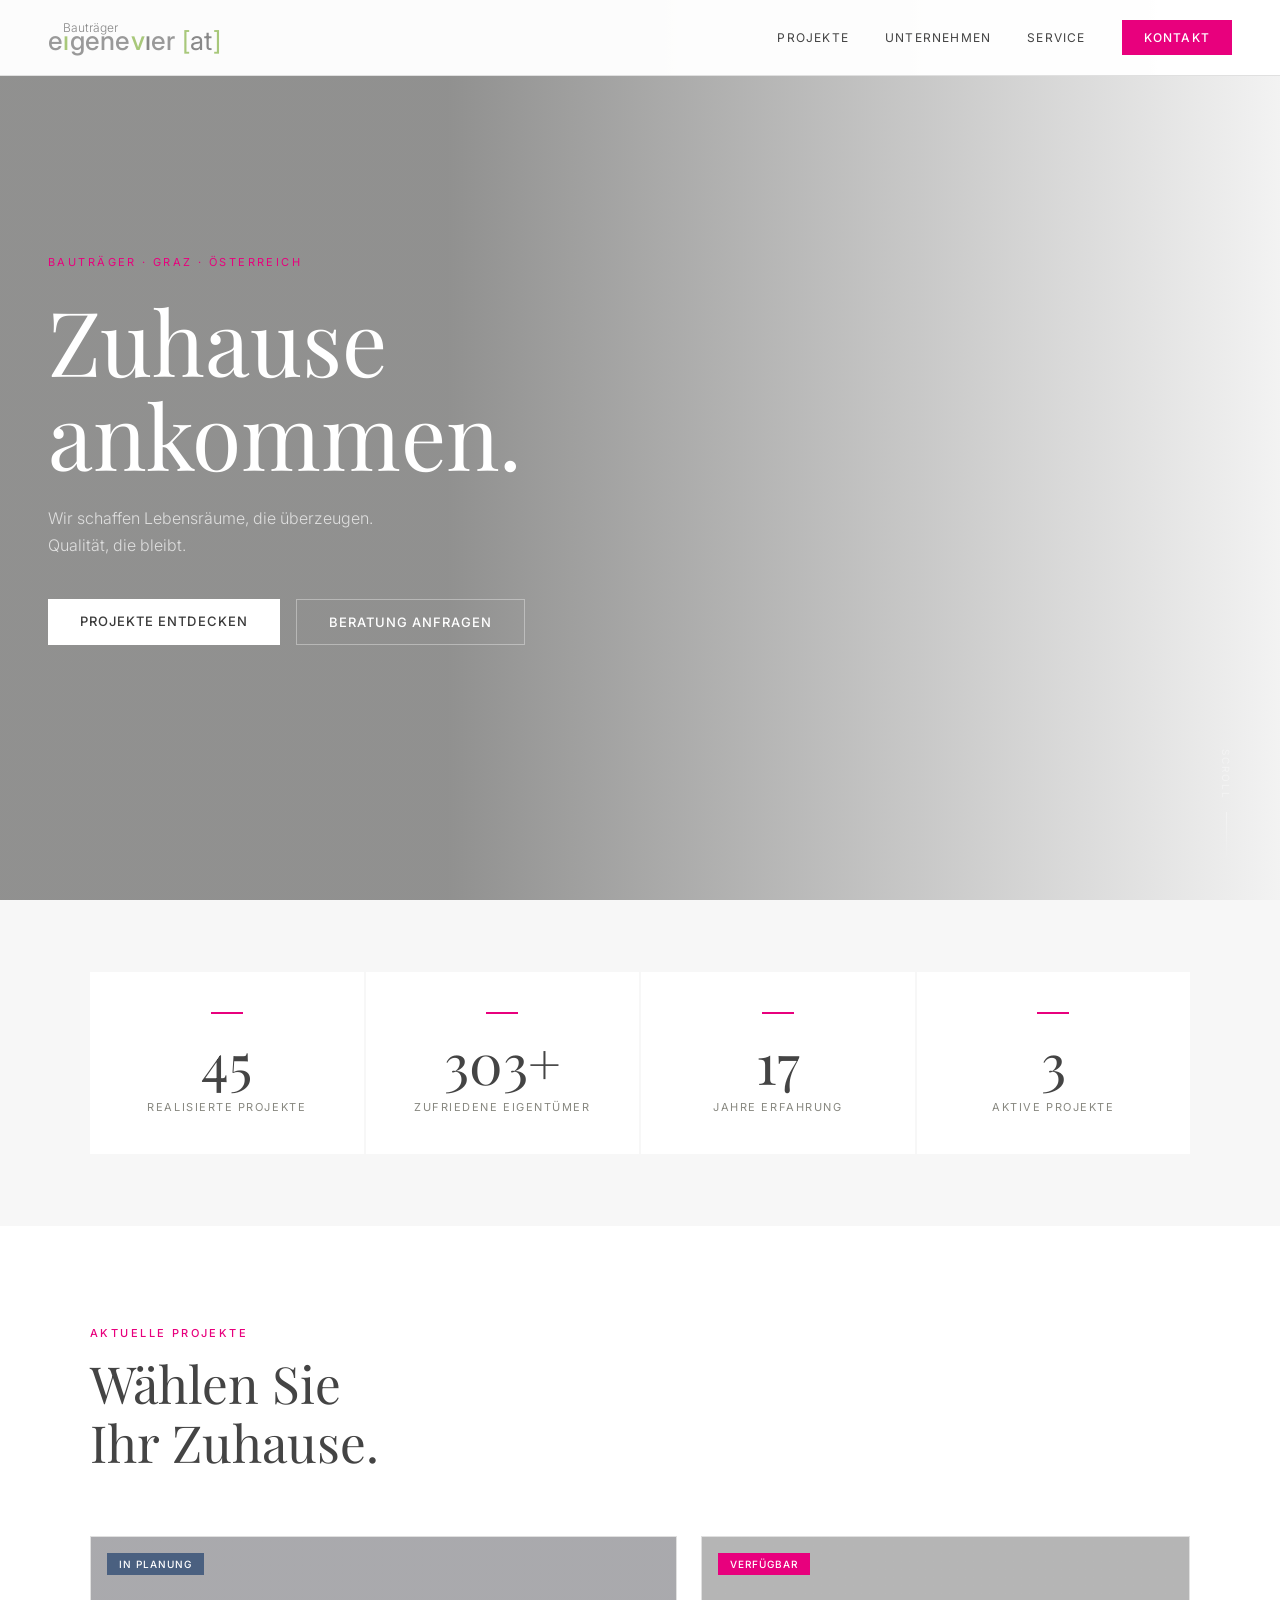
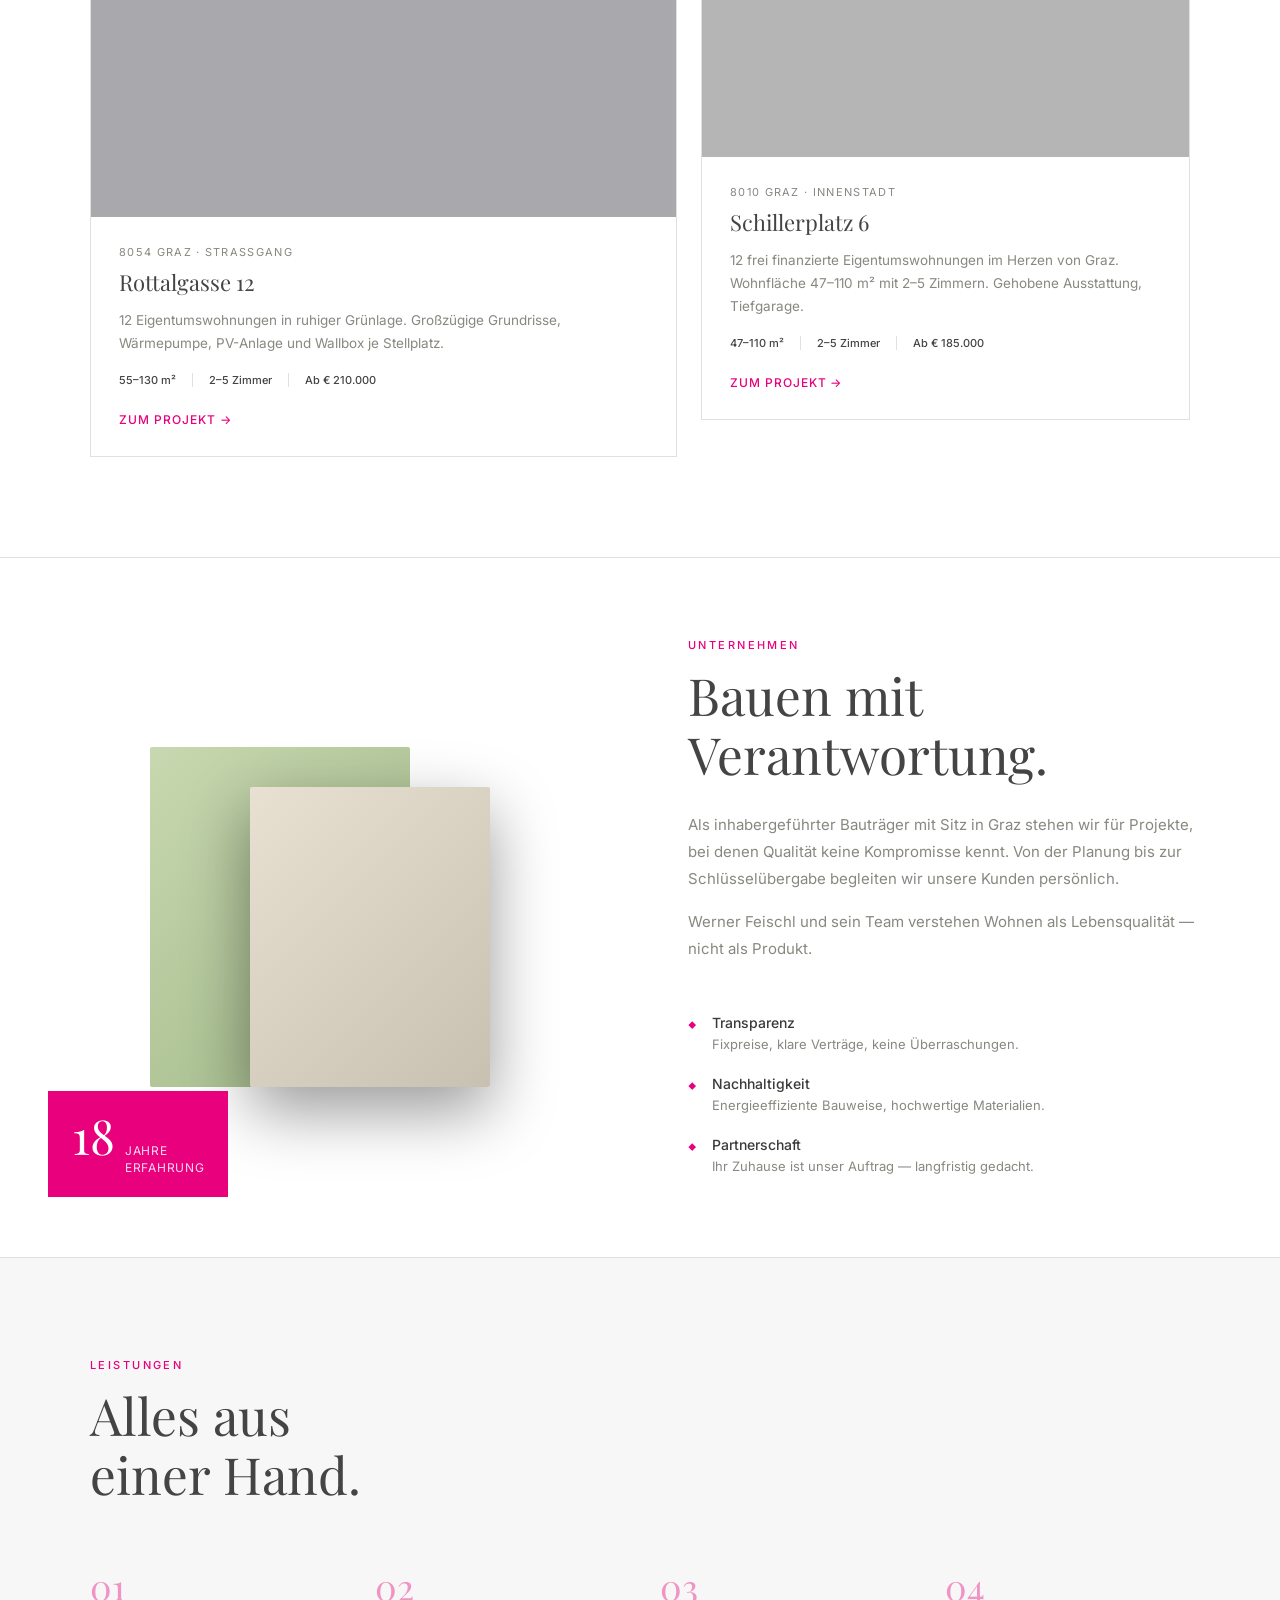
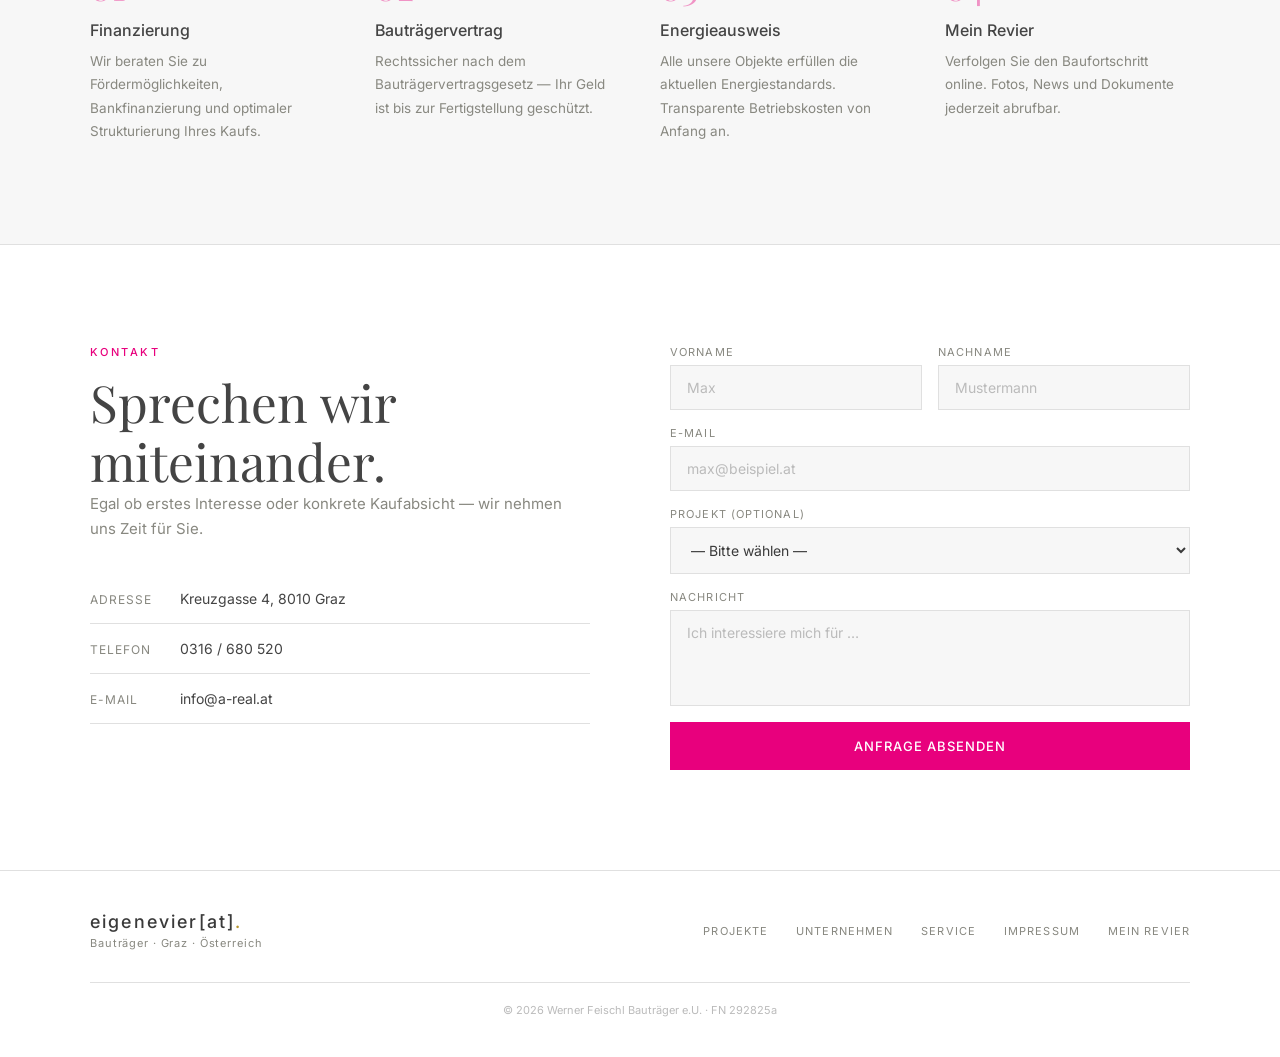
==== index.html @ 267959e9 "Add SVG favicon with eigenevier e + green dot Co-Authored-By: Claude Sonnet 4.6 <noreply@anthropic.c" ====
<!DOCTYPE html>
<html lang="de">
<head>
  <meta charset="UTF-8">
  <meta name="viewport" content="width=device-width, initial-scale=1.0">
  <title>eigenevier[at] — Bauträger</title>
  <link rel="preconnect" href="https://fonts.googleapis.com">
  <link href="https://fonts.googleapis.com/css2?family=Inter:wght@300;400;500&family=Playfair+Display:wght@400;500&display=swap" rel="stylesheet">
  <link rel="icon" type="image/svg+xml" href="favicon.svg">
  <link rel="stylesheet" href="style.css">
</head>
<body>

  <!-- NAV -->
  <header class="nav" id="nav">
    <a href="#" class="nav-logo">
      <span class="nav-logo-sub">Bauträger</span>
      <span class="nav-logo-text">e<span class="lg">ı</span>gene<span class="lg">v</span><span class="lg" style="color:#888;">ı</span>er <span class="nav-logo-dot">[</span><span style="color:#888;font-weight:400;">at</span><span class="nav-logo-dot">]</span></span>
    </a>
    <nav class="nav-links">
      <a href="#projekte">Projekte</a>
      <a href="#unternehmen">Unternehmen</a>
      <a href="#service">Service</a>
      <a href="#kontakt" class="nav-cta">Kontakt</a>
    </nav>
    <button class="nav-burger" onclick="toggleMenu()" aria-label="Menü">
      <span></span><span></span><span></span>
    </button>
  </header>

  <!-- MOBILE MENU -->
  <div class="mobile-menu" id="mobileMenu">
    <a href="#projekte" onclick="toggleMenu()">Projekte</a>
    <a href="#unternehmen" onclick="toggleMenu()">Unternehmen</a>
    <a href="#service" onclick="toggleMenu()">Service</a>
    <a href="#kontakt" onclick="toggleMenu()">Kontakt</a>
  </div>

  <!-- HERO -->
  <section class="hero">
    <div class="hero-bg"></div>
    <div class="hero-content">
      <p class="hero-label">Bauträger · Graz · Österreich</p>
      <h1 class="hero-title">Zuhause<br>ankommen.</h1>
      <p class="hero-sub">Wir schaffen Lebensräume, die überzeugen.<br>Qualität, die bleibt.</p>
      <div class="hero-actions">
        <a href="#projekte" class="btn btn-light">Projekte entdecken</a>
        <a href="#kontakt" class="btn btn-ghost">Beratung anfragen</a>
      </div>
    </div>
    <div class="hero-scroll">
      <span>Scroll</span>
      <div class="hero-scroll-line"></div>
    </div>
  </section>

  <!-- STATS -->
  <section class="stats">
    <div class="stats-grid">
      <div class="stat">
        <span class="stat-num" data-count="48" data-suffix="">48</span>
        <span class="stat-label">realisierte Projekte</span>
      </div>
      <div class="stat">
        <span class="stat-num" data-count="320" data-suffix="+">320+</span>
        <span class="stat-label">zufriedene Eigentümer</span>
      </div>
      <div class="stat">
        <span class="stat-num" data-count="18" data-suffix="">18</span>
        <span class="stat-label">Jahre Erfahrung</span>
      </div>
      <div class="stat">
        <span class="stat-num" data-count="4" data-suffix="">4</span>
        <span class="stat-label">aktive Projekte</span>
      </div>
    </div>
  </section>

  <!-- PROJEKTE -->
  <section class="section" id="projekte">
    <div class="container">
      <div class="section-header">
        <p class="section-label">Aktuelle Projekte</p>
        <h2 class="section-title">Wählen Sie<br>Ihr Zuhause.</h2>
      </div>

      <div class="projects-grid">

        <article class="project-card project-card--featured">
          <a href="rottalgasse.html" class="project-img" style="background: linear-gradient(rgba(10,10,20,0.35),rgba(10,10,20,0.35)), url('https://images.unsplash.com/photo-1600596542815-ffad4c1539a9?w=800&q=80') center/cover no-repeat;">
            <span class="project-status project-status--soon">In Planung</span>
          </a>
          <div class="project-body">
            <p class="project-location">8054 Graz · Straßgang</p>
            <h3 class="project-name">Rottalgasse 12</h3>
            <p class="project-desc">12 Eigentumswohnungen in ruhiger Grünlage. Großzügige Grundrisse, Wärmepumpe, PV-Anlage und Wallbox je Stellplatz.</p>
            <div class="project-meta">
              <span>55–130 m²</span>
              <span>2–5 Zimmer</span>
              <span>Ab € 210.000</span>
            </div>
            <a href="rottalgasse.html" class="project-link">Zum Projekt →</a>
          </div>
        </article>

        <article class="project-card">
          <a href="schillerplatz.html" class="project-img" style="background: linear-gradient(rgba(10,10,10,0.3),rgba(10,10,10,0.3)), url('https://images.unsplash.com/photo-1486325212027-8081e485255e?w=800&q=80') center/cover no-repeat;">
            <span class="project-status project-status--active">Verfügbar</span>
          </a>
          <div class="project-body">
            <p class="project-location">8010 Graz · Innenstadt</p>
            <h3 class="project-name">Schillerplatz 6</h3>
            <p class="project-desc">12 frei finanzierte Eigentumswohnungen im Herzen von Graz. Wohnfläche 47–110 m² mit 2–5 Zimmern. Gehobene Ausstattung, Tiefgarage.</p>
            <div class="project-meta">
              <span>47–110 m²</span>
              <span>2–5 Zimmer</span>
              <span>Ab € 185.000</span>
            </div>
            <a href="schillerplatz.html" class="project-link">Zum Projekt →</a>
          </div>
        </article>


      </div>
    </div>
  </section>

  <!-- ABOUT -->
  <section class="about" id="unternehmen">
    <div class="about-visual">
      <div class="about-img-stack">
        <div class="about-img about-img--back" style="background:linear-gradient(135deg,#c8d8b0,#a0b888);"></div>
        <div class="about-img about-img--front" style="background:linear-gradient(135deg,#e8e0d0,#c8c0b0);"></div>
      </div>
      <div class="about-accent">
        <span class="about-accent-num">18</span>
        <span class="about-accent-label">Jahre<br>Erfahrung</span>
      </div>
    </div>
    <div class="about-text">
      <p class="section-label">Unternehmen</p>
      <h2 class="section-title">Bauen mit<br>Verantwortung.</h2>
      <p class="about-body">Als inhabergeführter Bauträger mit Sitz in Graz stehen wir für Projekte, bei denen Qualität keine Kompromisse kennt. Von der Planung bis zur Schlüsselübergabe begleiten wir unsere Kunden persönlich.</p>
      <p class="about-body">Werner Feischl und sein Team verstehen Wohnen als Lebensqualität — nicht als Produkt.</p>
      <div class="about-values">
        <div class="value">
          <span class="value-icon">◆</span>
          <div>
            <strong>Transparenz</strong>
            <p>Fixpreise, klare Verträge, keine Überraschungen.</p>
          </div>
        </div>
        <div class="value">
          <span class="value-icon">◆</span>
          <div>
            <strong>Nachhaltigkeit</strong>
            <p>Energieeffiziente Bauweise, hochwertige Materialien.</p>
          </div>
        </div>
        <div class="value">
          <span class="value-icon">◆</span>
          <div>
            <strong>Partnerschaft</strong>
            <p>Ihr Zuhause ist unser Auftrag — langfristig gedacht.</p>
          </div>
        </div>
      </div>
    </div>
  </section>

  <!-- SERVICE -->
  <section class="section section--light" id="service">
    <div class="container">
      <div class="section-header">
        <p class="section-label">Leistungen</p>
        <h2 class="section-title">Alles aus<br>einer Hand.</h2>
      </div>
      <div class="services-grid">
        <div class="service-item">
          <div class="service-num">01</div>
          <h3>Finanzierung</h3>
          <p>Wir beraten Sie zu Fördermöglichkeiten, Bankfinanzierung und optimaler Strukturierung Ihres Kaufs.</p>
        </div>
        <div class="service-item">
          <div class="service-num">02</div>
          <h3>Bauträgervertrag</h3>
          <p>Rechtssicher nach dem Bauträgervertragsgesetz — Ihr Geld ist bis zur Fertigstellung geschützt.</p>
        </div>
        <div class="service-item">
          <div class="service-num">03</div>
          <h3>Energieausweis</h3>
          <p>Alle unsere Objekte erfüllen die aktuellen Energiestandards. Transparente Betriebskosten von Anfang an.</p>
        </div>
        <div class="service-item">
          <div class="service-num">04</div>
          <h3>Mein Revier</h3>
          <p>Verfolgen Sie den Baufortschritt online. Fotos, News und Dokumente jederzeit abrufbar.</p>
        </div>
      </div>
    </div>
  </section>

  <!-- CONTACT -->
  <section class="contact" id="kontakt">
    <div class="contact-inner">
      <div class="contact-text">
        <p class="section-label">Kontakt</p>
        <h2 class="section-title">Sprechen wir<br>miteinander.</h2>
        <p style="color:var(--gray);font-size:15px;line-height:1.7;margin-bottom:32px;">Egal ob erstes Interesse oder konkrete Kaufabsicht — wir nehmen uns Zeit für Sie.</p>
        <div class="contact-info">
          <div class="contact-info-row">
            <span class="ci-label">Adresse</span>
            <span>Kreuzgasse 4, 8010 Graz</span>
          </div>
          <div class="contact-info-row">
            <span class="ci-label">Telefon</span>
            <a href="tel:+43316680520">0316 / 680 520</a>
          </div>
          <div class="contact-info-row">
            <span class="ci-label">E-Mail</span>
            <a href="mailto:info@a-real.at">info@a-real.at</a>
          </div>
        </div>
      </div>
      <form class="contact-form" onsubmit="handleSubmit(event)">
        <div class="form-row">
          <div class="form-group">
            <label>Vorname</label>
            <input type="text" placeholder="Max" required>
          </div>
          <div class="form-group">
            <label>Nachname</label>
            <input type="text" placeholder="Mustermann" required>
          </div>
        </div>
        <div class="form-group">
          <label>E-Mail</label>
          <input type="email" placeholder="max@beispiel.at" required>
        </div>
        <div class="form-group">
          <label>Projekt (optional)</label>
          <select>
            <option value="">— Bitte wählen —</option>
            <option>Nussbaumerstraße 8</option>
            <option>Mariatroster Weg</option>
            <option>Allgemeine Anfrage</option>
          </select>
        </div>
        <div class="form-group">
          <label>Nachricht</label>
          <textarea rows="4" placeholder="Ich interessiere mich für …" required></textarea>
        </div>
        <button type="submit" class="btn btn-gold">Anfrage absenden</button>
        <div class="form-success" id="formSuccess">Danke! Wir melden uns in Kürze.</div>
      </form>
    </div>
  </section>

  <!-- FOOTER -->
  <footer class="footer">
    <div class="footer-inner">
      <div class="footer-brand">
        <span class="footer-logo">eigenevier[at]<span style="color:#b8962e;">.</span></span>
        <p>Bauträger · Graz · Österreich</p>
      </div>
      <div class="footer-links">
        <a href="#projekte">Projekte</a>
        <a href="#unternehmen">Unternehmen</a>
        <a href="#service">Service</a>
        <a href="impressum.html">Impressum</a>
        <a href="login.html">Mein Revier</a>
      </div>
      <p class="footer-copy">© 2026 Werner Feischl Bauträger e.U. · FN 292825a</p>
    </div>
  </footer>

  <script>
    // Nav scroll effect
    window.addEventListener('scroll', () => {
      document.getElementById('nav').classList.toggle('nav--scrolled', window.scrollY > 60);
    });

    // Mobile menu
    function toggleMenu() {
      document.getElementById('mobileMenu').classList.toggle('open');
    }

    // Smooth scroll for anchor links
    document.querySelectorAll('a[href^="#"]').forEach(a => {
      a.addEventListener('click', e => {
        const target = document.querySelector(a.getAttribute('href'));
        if (target) {
          e.preventDefault();
          target.scrollIntoView({ behavior: 'smooth' });
        }
      });
    });

    // Intersection observer for fade-in
    const observer = new IntersectionObserver(entries => {
      entries.forEach(e => e.isIntersecting && e.target.classList.add('visible'));
    }, { threshold: 0.12 });
    document.querySelectorAll('.stat, .project-card, .service-item, .value').forEach(el => {
      el.classList.add('fade-up');
      observer.observe(el);
    });

    // Counter animation for stats
    function animateCounter(el, target, suffix) {
      let start = 0;
      const duration = 1400;
      const step = timestamp => {
        if (!start) start = timestamp;
        const progress = Math.min((timestamp - start) / duration, 1);
        const ease = 1 - Math.pow(1 - progress, 3);
        el.textContent = Math.floor(ease * target) + suffix;
        if (progress < 1) requestAnimationFrame(step);
      };
      requestAnimationFrame(step);
    }
    const statsObserver = new IntersectionObserver(entries => {
      entries.forEach(e => {
        if (e.isIntersecting) {
          const el = e.target;
          const raw = el.dataset.count;
          const suffix = el.dataset.suffix || '';
          animateCounter(el, parseInt(raw), suffix);
          statsObserver.unobserve(el);
        }
      });
    }, { threshold: 0.5 });
    document.querySelectorAll('.stat-num[data-count]').forEach(el => statsObserver.observe(el));

    // Form submit
    function handleSubmit(e) {
      e.preventDefault();
      document.getElementById('formSuccess').style.display = 'block';
      e.target.reset();
    }
  </script>
</body>
</html>
---- style.css ----
/* ── Reset & Base ── */
*, *::before, *::after { box-sizing: border-box; margin: 0; padding: 0; }

:root {
  --dark:    #3a3a3a;
  --dark2:   #2a2a2a;
  --gold:    #e8007d;
  --gold2:   #ff2090;
  --light:   #f7f7f7;
  --white:   #ffffff;
  --gray:    #888880;
  --text:    #444444;
  --border:  #e0e0e0;
  --olive:   #a8c87a;
  --olive2:  #a0d850;
  --font-serif: 'Playfair Display', Georgia, serif;
  --font-sans:  'Inter', system-ui, sans-serif;
}

html { scroll-behavior: smooth; }

body {
  font-family: var(--font-sans);
  font-size: 15px;
  color: var(--text);
  background: var(--white);
  overflow-x: hidden;
}

a { text-decoration: none; color: inherit; }

/* ── Fade-up animation ── */
.fade-up {
  opacity: 0;
  transform: translateY(28px);
  transition: opacity 0.65s ease, transform 0.65s ease;
}
.fade-up.visible {
  opacity: 1;
  transform: none;
}

/* ── Buttons ── */
.btn {
  display: inline-block;
  padding: 14px 32px;
  font-family: var(--font-sans);
  font-size: 13px;
  font-weight: 500;
  letter-spacing: 0.08em;
  text-transform: uppercase;
  cursor: pointer;
  transition: all 0.25s;
  border: none;
}
.btn-light {
  background: var(--white);
  color: var(--dark);
}
.btn-light:hover { background: var(--gold); color: var(--white); }

.btn-ghost {
  background: transparent;
  color: var(--white);
  border: 1px solid rgba(255,255,255,0.35);
}
.btn-ghost:hover { border-color: var(--white); background: rgba(255,255,255,0.08); }

.btn-gold {
  background: var(--gold);
  color: var(--white);
  width: 100%;
  text-align: center;
  padding: 16px;
  font-size: 13px;
}
.btn-gold:hover { background: var(--gold2); }

/* ── NAV ── */
.nav {
  position: fixed;
  top: 0; left: 0; right: 0;
  z-index: 100;
  display: flex;
  align-items: center;
  justify-content: space-between;
  padding: 20px 48px;
  background: rgba(255,255,255,0.97);
  box-shadow: 0 1px 0 var(--border);
  transition: box-shadow 0.3s, padding 0.3s;
}
.nav--scrolled {
  padding: 14px 48px;
  box-shadow: 0 2px 24px rgba(0,0,0,0.08);
}
.nav-logo {
  display: flex;
  flex-direction: column;
  line-height: 1;
  gap: 2px;
}
.nav-logo-sub {
  font-family: var(--font-sans);
  font-size: 12px;
  font-weight: 300;
  letter-spacing: 0;
  color: #888;
  padding-left: 15px;
  margin-bottom: -8px;
}
.nav-logo-text {
  font-family: var(--font-sans);
  font-size: 26px;
  font-weight: 500;
  letter-spacing: 0.01em;
  color: #999;
}
.nav-logo-dot { color: var(--olive); font-weight: 400; transition: color 0.3s; }
.nav-logo .lg  { color: var(--olive); transition: color 0.3s; }

.nav-links {
  display: flex;
  align-items: center;
  gap: 36px;
}
.nav-links a {
  font-size: 12px;
  font-weight: 400;
  letter-spacing: 0.1em;
  text-transform: uppercase;
  color: var(--text);
  transition: color 0.2s;
}
.nav-links a:hover { color: var(--dark); }
.nav-links .nav-cta {
  background: var(--gold);
  color: var(--white);
  padding: 10px 22px;
  font-weight: 500;
}
.nav-links .nav-cta:hover { background: var(--gold2); }

.nav-burger {
  display: none;
  flex-direction: column;
  gap: 5px;
  background: none;
  border: none;
  cursor: pointer;
  padding: 4px;
}
.nav-burger span {
  display: block;
  width: 24px;
  height: 1.5px;
  background: var(--dark);
}

/* Mobile menu */
.mobile-menu {
  display: none;
  position: fixed;
  inset: 0;
  background: var(--white);
  z-index: 90;
  flex-direction: column;
  align-items: center;
  justify-content: center;
  gap: 32px;
}
.mobile-menu.open { display: flex; }
.mobile-menu a {
  font-size: 28px;
  font-weight: 300;
  color: var(--dark);
  letter-spacing: 0.05em;
}

/* ── HERO ── */
.hero {
  position: relative;
  height: 100vh;
  min-height: 620px;
  display: flex;
  align-items: center;
  overflow: hidden;
}

.hero-bg {
  position: absolute;
  inset: 0;
  background:
    linear-gradient(to right, rgba(10,10,8,0.45) 35%, rgba(10,10,8,0.05) 100%),
    url('https://images.unsplash.com/photo-1580587771525-78b9dba3b914?w=1920&q=85') center/cover no-repeat;
}

.hero-content {
  position: relative;
  z-index: 2;
  padding: 0 48px;
  max-width: 680px;
}

.hero-label {
  font-size: 11px;
  font-weight: 400;
  letter-spacing: 0.22em;
  text-transform: uppercase;
  color: var(--gold);
  margin-bottom: 24px;
}

.hero-title {
  font-family: var(--font-serif);
  font-size: clamp(52px, 7vw, 96px);
  font-weight: 400;
  line-height: 1.05;
  color: var(--white);
  margin-bottom: 24px;
}

.hero-sub {
  font-size: 16px;
  font-weight: 300;
  line-height: 1.7;
  color: rgba(255,255,255,0.7);
  margin-bottom: 40px;
  max-width: 420px;
}

.hero-actions { display: flex; gap: 16px; flex-wrap: wrap; }

.hero-scroll {
  position: absolute;
  bottom: 40px;
  right: 48px;
  z-index: 2;
  display: flex;
  align-items: center;
  gap: 12px;
  color: rgba(255,255,255,0.4);
  font-size: 10px;
  letter-spacing: 0.2em;
  text-transform: uppercase;
  writing-mode: vertical-rl;
}
.hero-scroll-line {
  width: 1px;
  height: 48px;
  background: linear-gradient(to bottom, rgba(255,255,255,0.4), transparent);
}

/* ── STATS ── */
.stats {
  background: var(--light);
  padding: 72px 48px;
}
.stats-grid {
  display: grid;
  grid-template-columns: repeat(4, 1fr);
  gap: 2px;
  max-width: 1100px;
  margin: 0 auto;
}
.stat {
  background: var(--white);
  text-align: center;
  padding: 40px 24px;
  position: relative;
  transition: box-shadow 0.3s;
}
.stat:hover {
  box-shadow: 0 8px 32px rgba(0,0,0,0.07);
  z-index: 1;
}
.stat::before {
  content: '';
  display: block;
  width: 32px;
  height: 2px;
  background: var(--gold);
  margin: 0 auto 20px;
}
.stat-num {
  display: block;
  font-family: var(--font-serif);
  font-size: 56px;
  color: var(--text);
  line-height: 1;
  margin-bottom: 10px;
}
.stat-label {
  display: block;
  font-size: 11px;
  letter-spacing: 0.14em;
  text-transform: uppercase;
  color: var(--gray);
}

/* ── SECTIONS ── */
.section { padding: 100px 48px; }
.section--light { background: var(--light); }

.container { max-width: 1100px; margin: 0 auto; }

.section-header { margin-bottom: 64px; }
.section-label {
  font-size: 11px;
  font-weight: 500;
  letter-spacing: 0.22em;
  text-transform: uppercase;
  color: var(--gold);
  display: block;
  margin-bottom: 14px;
}
.section-title {
  font-family: var(--font-serif);
  font-size: clamp(36px, 4vw, 54px);
  font-weight: 400;
  line-height: 1.15;
  color: var(--text);
}

/* ── PROJECTS ── */
.projects-grid {
  display: grid;
  grid-template-columns: 1.2fr 1fr;
  gap: 24px;
  align-items: start;
}

.project-card {
  background: var(--white);
  border: 1px solid var(--border);
  overflow: hidden;
  transition: transform 0.3s, box-shadow 0.3s;
}
.project-card:hover {
  transform: translateY(-4px);
  box-shadow: 0 16px 48px rgba(0,0,0,0.1);
}

.project-img {
  height: 220px;
  position: relative;
  display: block;
  cursor: pointer;
}
.project-card--featured .project-img { height: 280px; }

.project-status {
  position: absolute;
  top: 16px; left: 16px;
  font-size: 10px;
  font-weight: 500;
  letter-spacing: 0.1em;
  text-transform: uppercase;
  padding: 5px 12px;
}
.project-status--active  { background: var(--gold);  color: var(--white); }
.project-status--soon    { background: #4a6080;      color: var(--white); }
.project-status--done    { background: rgba(0,0,0,0.4); color: rgba(255,255,255,0.7); }

.project-body { padding: 28px; }
.project-location {
  font-size: 11px;
  letter-spacing: 0.12em;
  text-transform: uppercase;
  color: var(--gray);
  margin-bottom: 8px;
}
.project-name {
  font-family: var(--font-serif);
  font-size: 22px;
  font-weight: 400;
  margin-bottom: 12px;
  color: var(--text);
}
.project-desc {
  font-size: 13.5px;
  line-height: 1.7;
  color: var(--gray);
  margin-bottom: 18px;
}
.project-meta {
  display: flex;
  gap: 0;
  flex-wrap: wrap;
  margin-bottom: 22px;
}
.project-meta span {
  font-size: 11px;
  color: var(--text);
  font-weight: 500;
  padding-right: 16px;
  margin-right: 16px;
  border-right: 1px solid var(--border);
}
.project-meta span:last-child { border-right: none; }

.project-link {
  font-size: 12px;
  font-weight: 500;
  letter-spacing: 0.08em;
  text-transform: uppercase;
  color: var(--gold);
  transition: color 0.2s;
}
.project-link:hover { color: var(--gold2); }
.project-link--muted { color: var(--gray); }
.project-link--muted:hover { color: var(--text); }

/* ── ABOUT ── */
.about {
  display: grid;
  grid-template-columns: 1fr 1fr;
  min-height: 600px;
  background: var(--white);
  border-top: 1px solid var(--border);
  border-bottom: 1px solid var(--border);
}

.about-visual {
  position: relative;
  padding: 80px 48px;
  display: flex;
  align-items: center;
  justify-content: center;
}

.about-img-stack { position: relative; width: 340px; height: 400px; }
.about-img {
  position: absolute;
  border-radius: 2px;
}
.about-img--back {
  width: 260px; height: 340px;
  top: 40px; left: 0;
}
.about-img--front {
  width: 240px; height: 300px;
  bottom: 20px; right: 0;
  box-shadow: 0 24px 64px rgba(0,0,0,0.4);
}

.about-accent {
  position: absolute;
  bottom: 60px; left: 48px;
  background: var(--gold);
  padding: 20px 24px;
  display: flex;
  align-items: baseline;
  gap: 10px;
}
.about-accent-num {
  font-family: var(--font-serif);
  font-size: 48px;
  color: var(--white);
  line-height: 1;
}
.about-accent-label {
  font-size: 12px;
  color: rgba(255,255,255,0.85);
  line-height: 1.4;
  letter-spacing: 0.06em;
  text-transform: uppercase;
}

.about-text {
  padding: 80px 64px 80px 48px;
  display: flex;
  flex-direction: column;
  justify-content: center;
}
.about-text .section-title { color: var(--text); margin-bottom: 28px; }
.about-body {
  font-size: 15px;
  line-height: 1.8;
  color: var(--gray);
  margin-bottom: 16px;
}

.about-values { margin-top: 36px; display: flex; flex-direction: column; gap: 20px; }
.value {
  display: flex;
  gap: 16px;
  align-items: flex-start;
}
.value-icon { color: var(--gold); font-size: 8px; margin-top: 6px; flex-shrink: 0; }
.value strong { display: block; color: var(--dark); font-size: 14px; font-weight: 500; margin-bottom: 3px; }
.value p { font-size: 13px; color: var(--gray); line-height: 1.6; }

/* ── SERVICE ── */
.services-grid {
  display: grid;
  grid-template-columns: repeat(4, 1fr);
  gap: 40px;
}
.service-item { padding: 0; }
.service-num {
  font-family: var(--font-serif);
  font-size: 36px;
  color: var(--gold);
  opacity: 0.4;
  line-height: 1;
  margin-bottom: 16px;
}
.service-item h3 {
  font-size: 16px;
  font-weight: 500;
  color: var(--text);
  margin-bottom: 10px;
}
.service-item p {
  font-size: 13.5px;
  line-height: 1.75;
  color: var(--gray);
}

/* ── CONTACT ── */
.contact {
  background: var(--white);
  border-top: 1px solid var(--border);
  padding: 100px 48px;
}
.contact-inner {
  max-width: 1100px;
  margin: 0 auto;
  display: grid;
  grid-template-columns: 1fr 1fr;
  gap: 80px;
  align-items: start;
}
.contact-info { margin-top: 8px; }
.contact-info-row {
  display: flex;
  gap: 20px;
  padding: 16px 0;
  border-bottom: 1px solid var(--border);
  font-size: 14px;
}
.ci-label {
  color: var(--gray);
  width: 70px;
  flex-shrink: 0;
  font-size: 12px;
  letter-spacing: 0.08em;
  text-transform: uppercase;
  margin-top: 2px;
}
.contact-info-row a { color: var(--text); transition: color 0.2s; }
.contact-info-row a:hover { color: var(--gold); }
.contact-info-row span:last-child { color: var(--text); }

/* Contact form */
.contact-form { display: flex; flex-direction: column; gap: 16px; }
.form-row { display: grid; grid-template-columns: 1fr 1fr; gap: 16px; }
.form-group { display: flex; flex-direction: column; gap: 6px; }
.form-group label {
  font-size: 11px;
  letter-spacing: 0.1em;
  text-transform: uppercase;
  color: var(--gray);
}
.form-group input,
.form-group select,
.form-group textarea {
  background: var(--light);
  border: 1px solid var(--border);
  color: var(--dark);
  padding: 13px 16px;
  font-family: var(--font-sans);
  font-size: 14px;
  outline: none;
  transition: border-color 0.2s;
  resize: none;
}
.form-group select option { background: var(--white); }
.form-group input:focus,
.form-group select:focus,
.form-group textarea:focus { border-color: var(--gold); }
.form-group input::placeholder,
.form-group textarea::placeholder { color: #bbb; }

.form-success {
  display: none;
  color: var(--gold);
  font-size: 13px;
  text-align: center;
  padding: 12px;
  border: 1px solid var(--gold);
  opacity: 0.8;
}

/* ── FOOTER ── */
.footer {
  background: var(--white);
  border-top: 1px solid var(--border);
  padding: 40px 48px;
}
.footer-inner {
  max-width: 1100px;
  margin: 0 auto;
  display: flex;
  align-items: center;
  justify-content: space-between;
  flex-wrap: wrap;
  gap: 20px;
}
.footer-logo {
  font-size: 18px;
  font-weight: 500;
  letter-spacing: 0.12em;
  color: var(--dark);
  display: block;
  margin-bottom: 4px;
}
.footer-brand p {
  font-size: 11px;
  color: var(--gray);
  letter-spacing: 0.08em;
}
.footer-links {
  display: flex;
  gap: 28px;
  flex-wrap: wrap;
}
.footer-links a {
  font-size: 11px;
  letter-spacing: 0.1em;
  text-transform: uppercase;
  color: var(--gray);
  transition: color 0.2s;
}
.footer-links a:hover { color: var(--dark); }
.footer-copy {
  font-size: 11px;
  color: #bbb;
  width: 100%;
  text-align: center;
  margin-top: 12px;
  padding-top: 20px;
  border-top: 1px solid var(--border);
}

/* ── RESPONSIVE ── */
@media (max-width: 900px) {
  .nav { padding: 20px 24px; }
  .nav--scrolled { padding: 14px 24px; }
  .nav-links { display: none; }
  .nav-burger { display: flex; }

  .hero-content { padding: 0 24px; }
  .hero-scroll { display: none; }

  .stats { padding: 48px 24px; }
  .stats-grid { grid-template-columns: repeat(2, 1fr); }
  .stat { border-right: none; }

  .section { padding: 64px 24px; }
  .projects-grid { grid-template-columns: 1fr; }
  .project-card--featured .project-img { height: 220px; }

  .about { grid-template-columns: 1fr; }
  .about-visual { display: none; }
  .about-text { padding: 64px 24px; }

  .services-grid { grid-template-columns: repeat(2, 1fr); }

  .contact { padding: 64px 24px; }
  .contact-inner { grid-template-columns: 1fr; gap: 48px; }

  .footer { padding: 32px 24px; }
  .footer-inner { flex-direction: column; align-items: flex-start; }
}

@media (max-width: 480px) {
  .stats-grid { grid-template-columns: 1fr 1fr; }
  .services-grid { grid-template-columns: 1fr; }
  .form-row { grid-template-columns: 1fr; }
  .hero-actions { flex-direction: column; }
  .hero-actions .btn { text-align: center; }
}
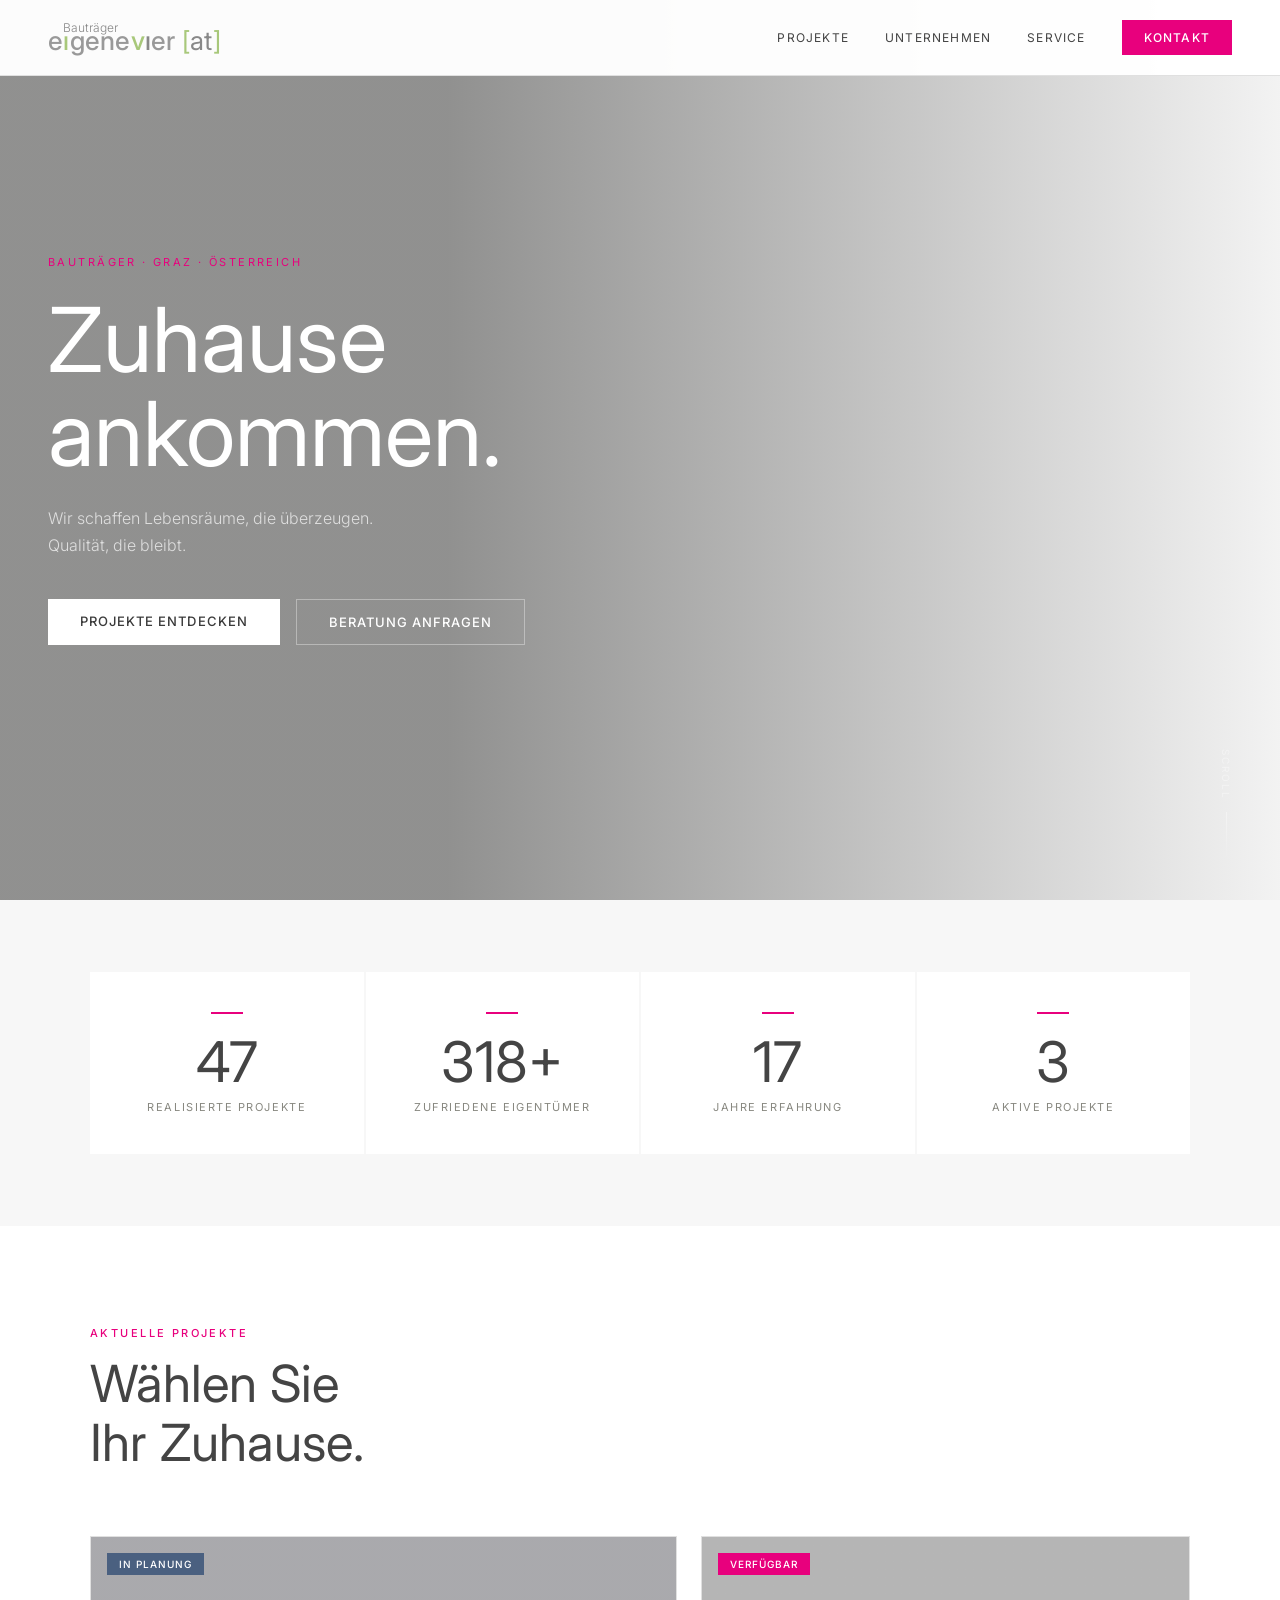
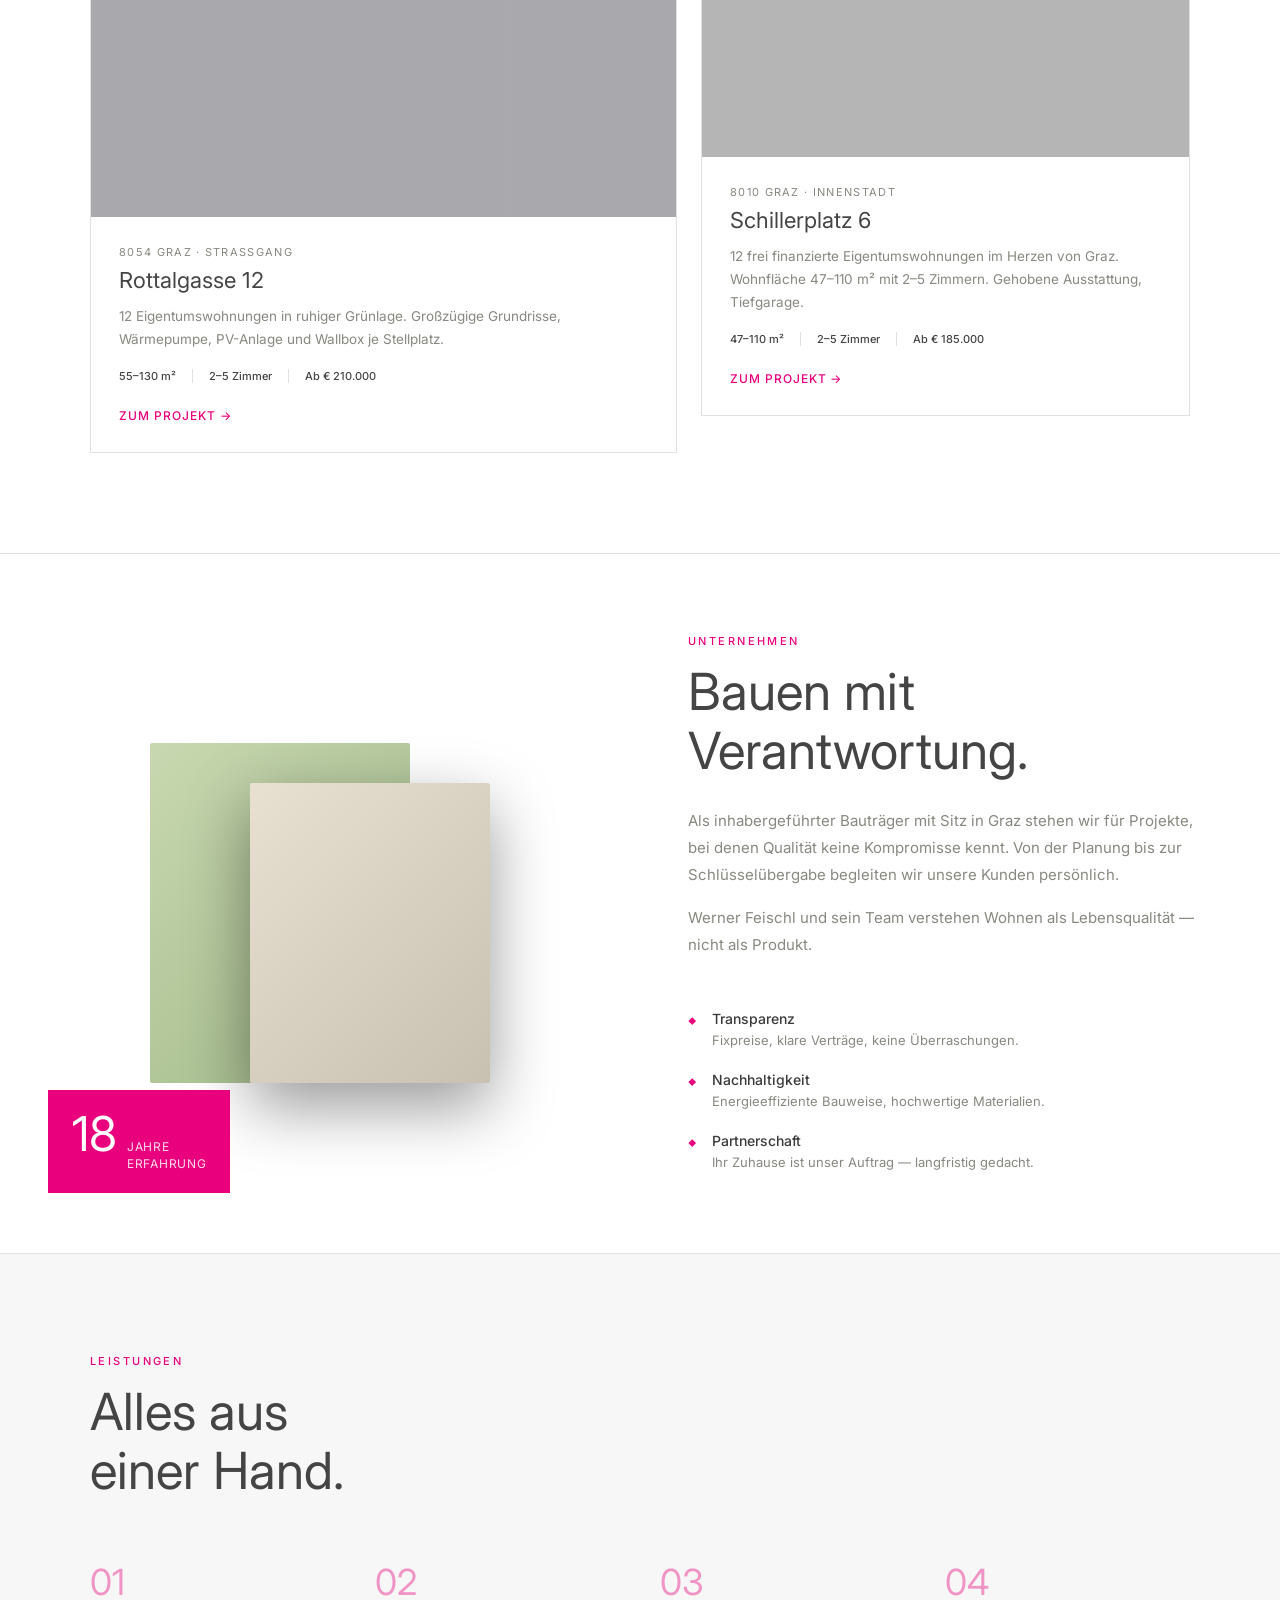
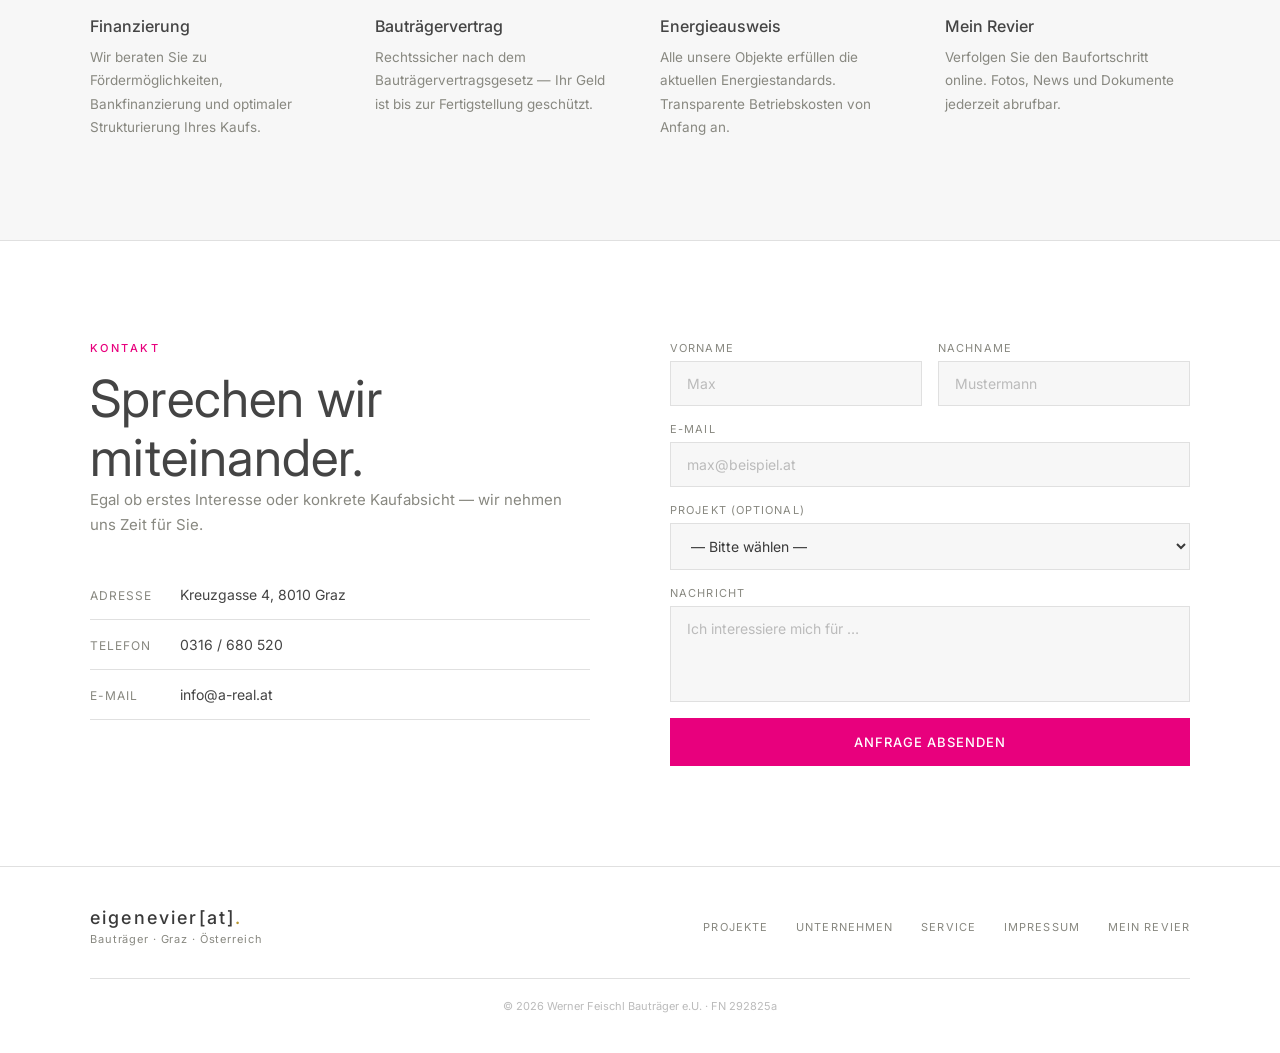
==== commit b7de97e7: "Replace Playfair Display with Inter sitewide Co-Authored-By: Claude Sonnet 4.6 <noreply@anthropic.co" ====
--- a/index.html
+++ b/index.html
@@ -5,7 +5,7 @@
   <meta name="viewport" content="width=device-width, initial-scale=1.0">
   <title>eigenevier[at] — Bauträger</title>
   <link rel="preconnect" href="https://fonts.googleapis.com">
-  <link href="https://fonts.googleapis.com/css2?family=Inter:wght@300;400;500&family=Playfair+Display:wght@400;500&display=swap" rel="stylesheet">
+  <link href="https://fonts.googleapis.com/css2?family=Inter:wght@200;300;400;500;600&display=swap" rel="stylesheet">
   <link rel="icon" type="image/svg+xml" href="favicon.svg">
   <link rel="stylesheet" href="style.css">
 </head>
--- a/style.css
+++ b/style.css
@@ -13,7 +13,7 @@
   --border:  #e0e0e0;
   --olive:   #a8c87a;
   --olive2:  #a0d850;
-  --font-serif: 'Playfair Display', Georgia, serif;
+  --font-serif: 'Inter', system-ui, sans-serif;
   --font-sans:  'Inter', system-ui, sans-serif;
 }
 
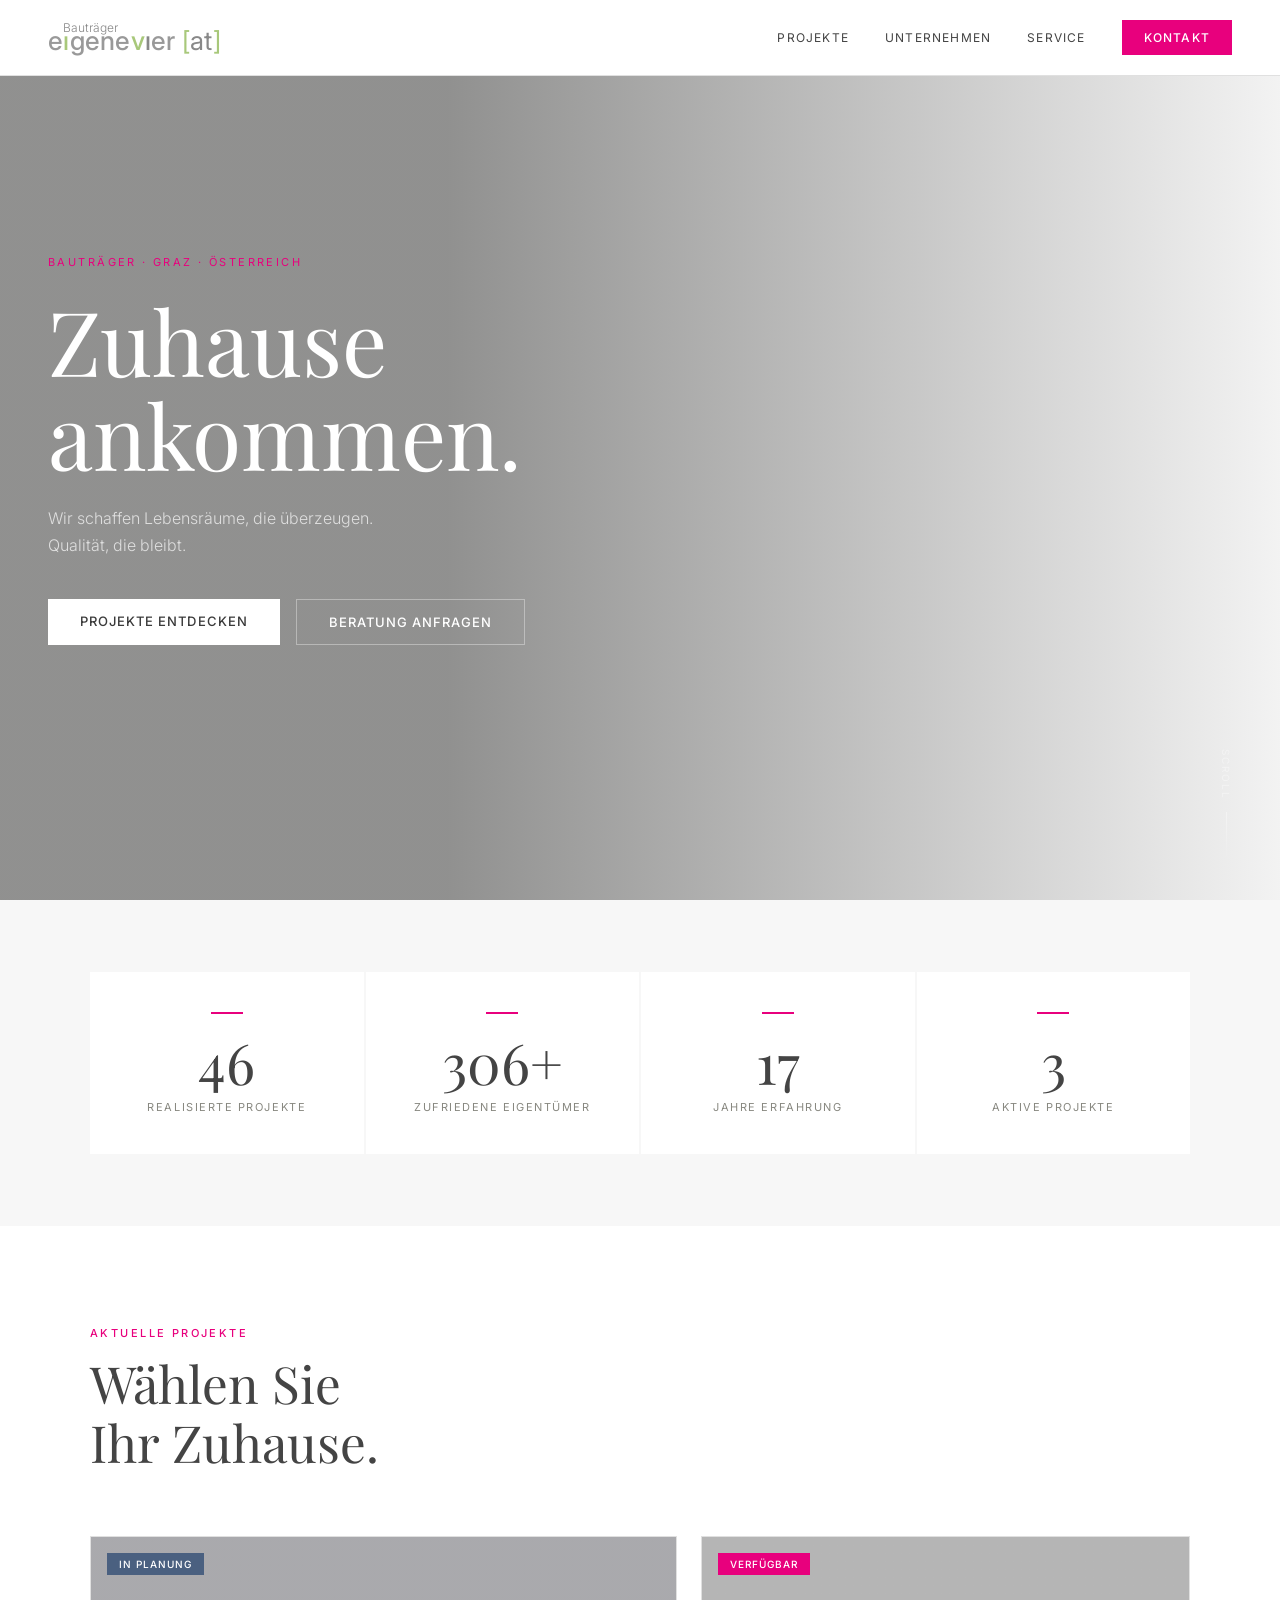
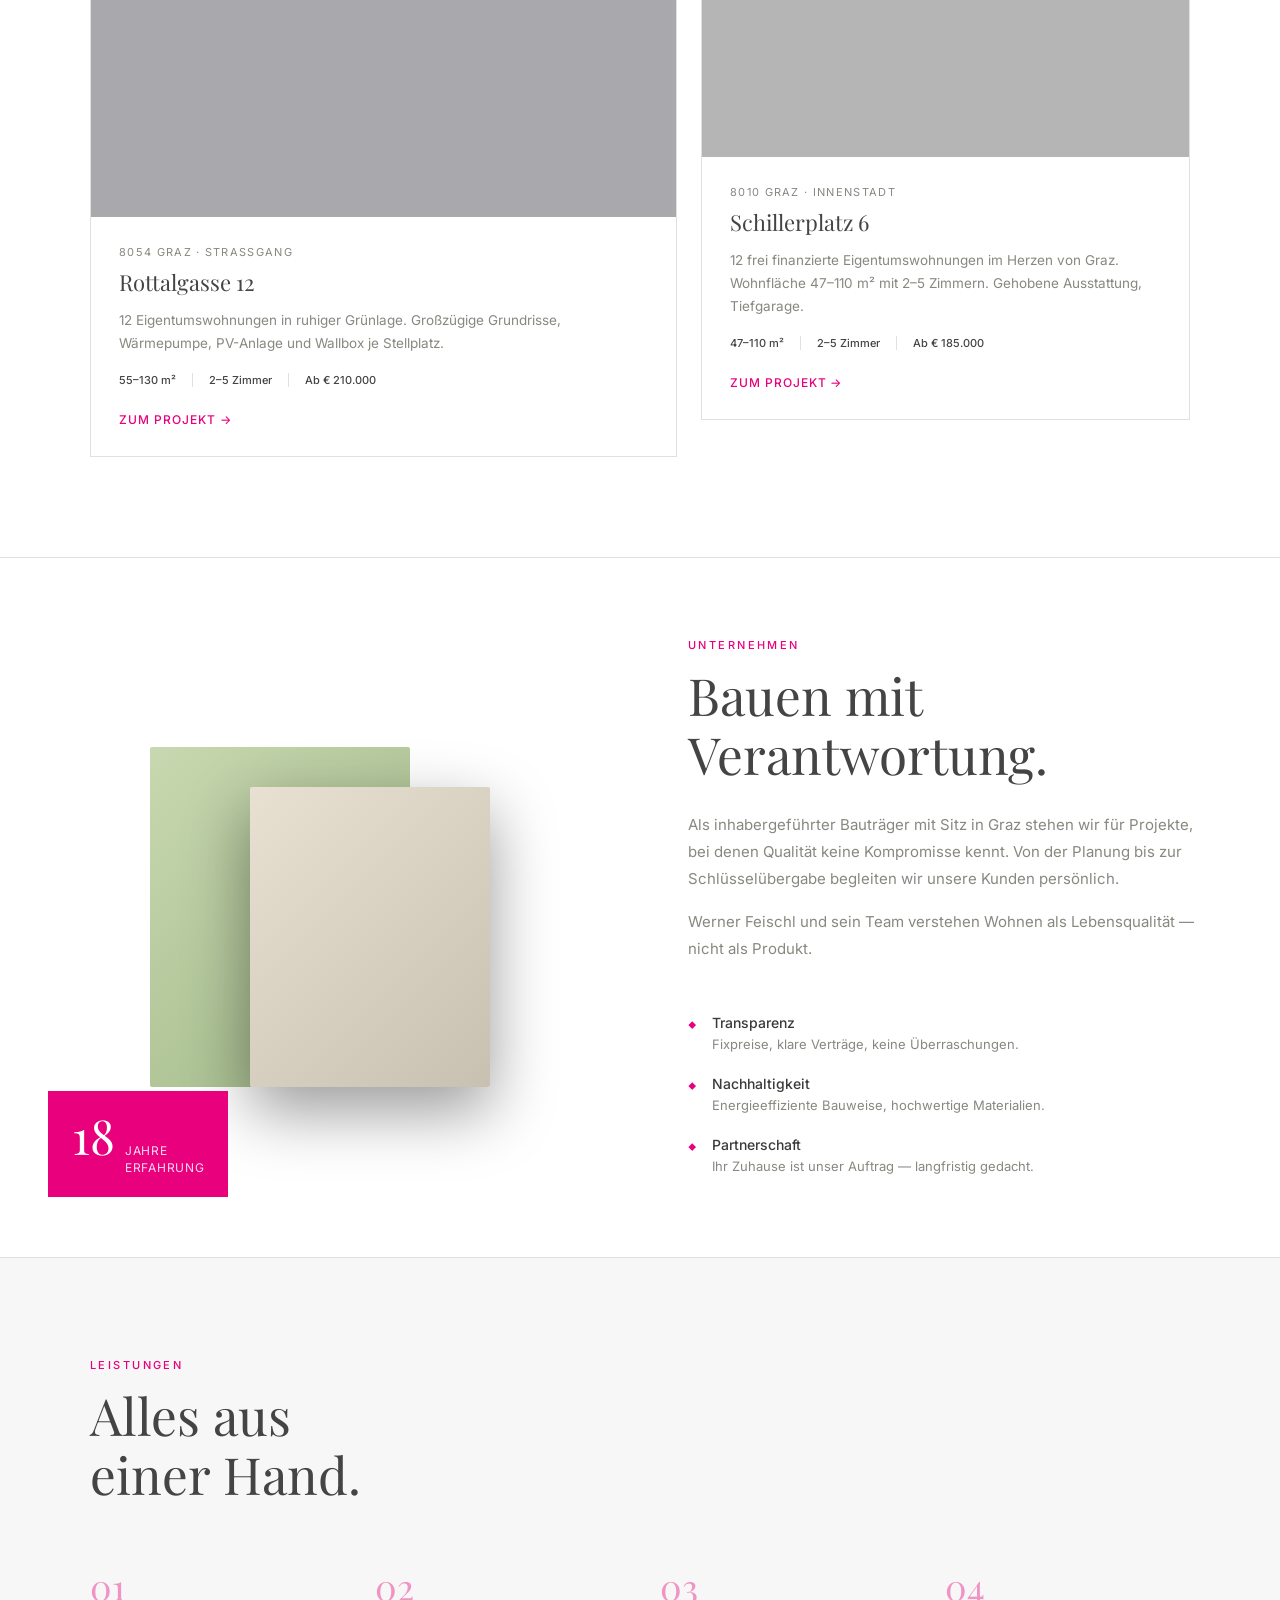
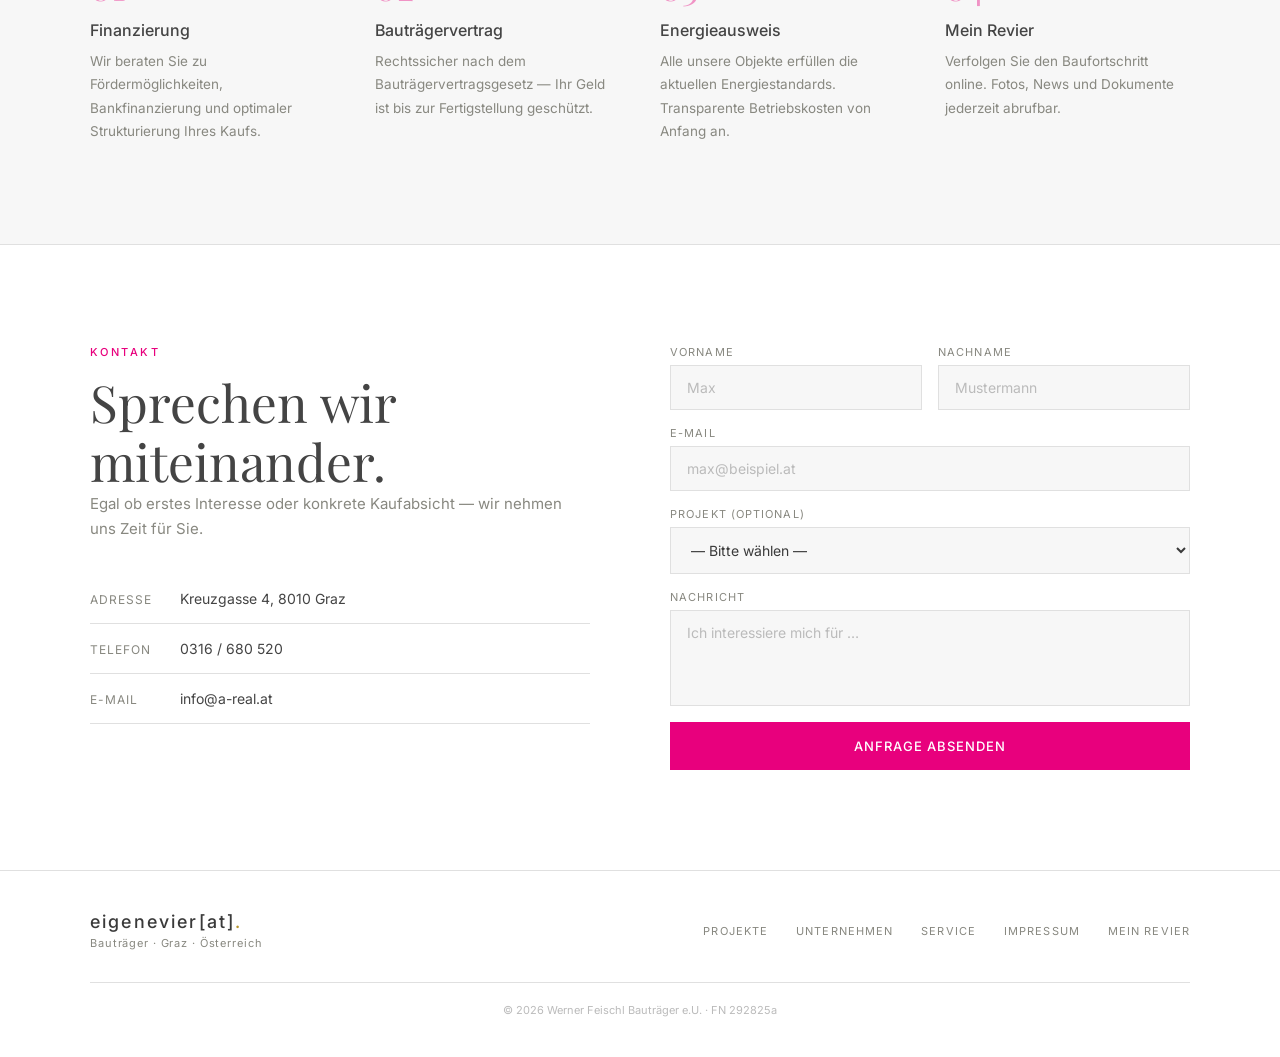
==== commit 00619c67: "Revert "Replace Playfair Display with Inter sitewide" This reverts commit b7de97e7d65eaa2a00b752b3db" ====
--- a/index.html
+++ b/index.html
@@ -5,7 +5,7 @@
   <meta name="viewport" content="width=device-width, initial-scale=1.0">
   <title>eigenevier[at] — Bauträger</title>
   <link rel="preconnect" href="https://fonts.googleapis.com">
-  <link href="https://fonts.googleapis.com/css2?family=Inter:wght@200;300;400;500;600&display=swap" rel="stylesheet">
+  <link href="https://fonts.googleapis.com/css2?family=Inter:wght@300;400;500&family=Playfair+Display:wght@400;500&display=swap" rel="stylesheet">
   <link rel="icon" type="image/svg+xml" href="favicon.svg">
   <link rel="stylesheet" href="style.css">
 </head>
--- a/style.css
+++ b/style.css
@@ -13,7 +13,7 @@
   --border:  #e0e0e0;
   --olive:   #a8c87a;
   --olive2:  #a0d850;
-  --font-serif: 'Inter', system-ui, sans-serif;
+  --font-serif: 'Playfair Display', Georgia, serif;
   --font-sans:  'Inter', system-ui, sans-serif;
 }
 
@@ -85,7 +85,7 @@
   align-items: center;
   justify-content: space-between;
   padding: 20px 48px;
-  background: rgba(255,255,255,0.97);
+  background: #ffffff;
   box-shadow: 0 1px 0 var(--border);
   transition: box-shadow 0.3s, padding 0.3s;
 }
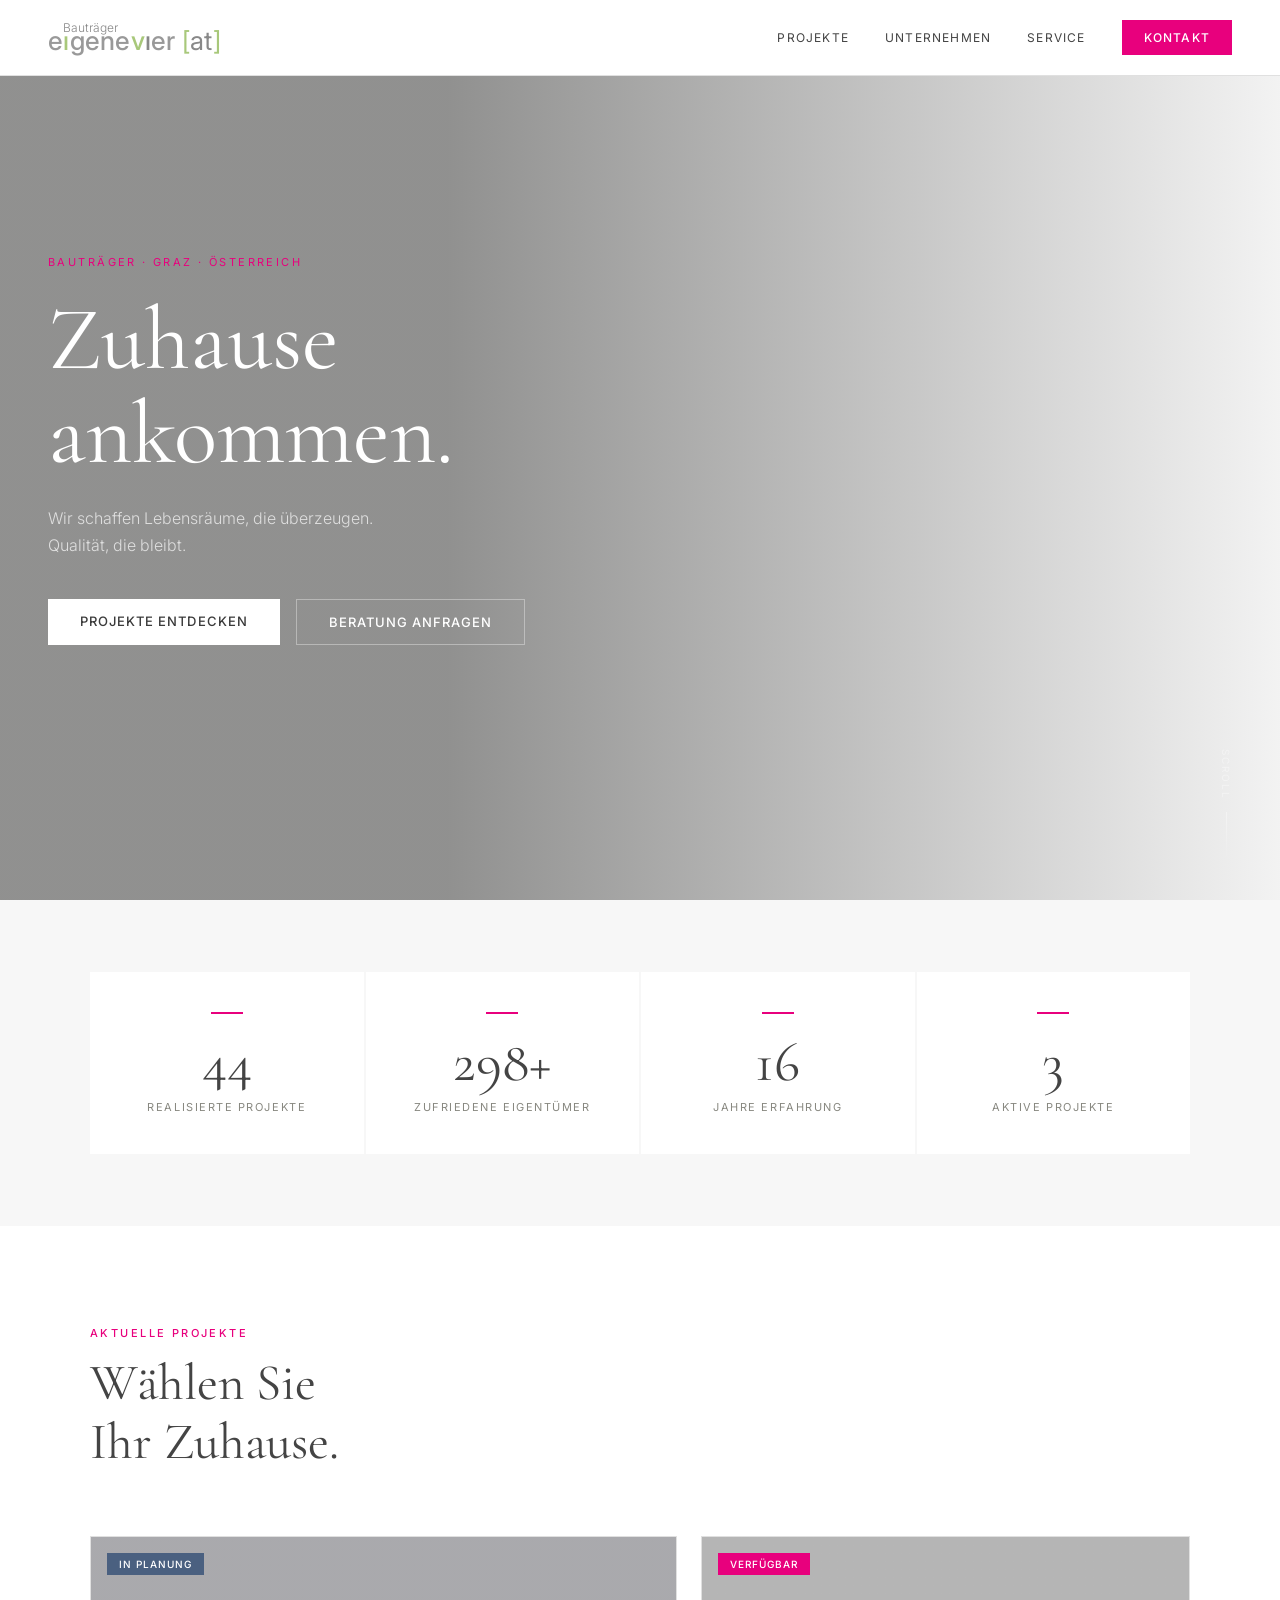
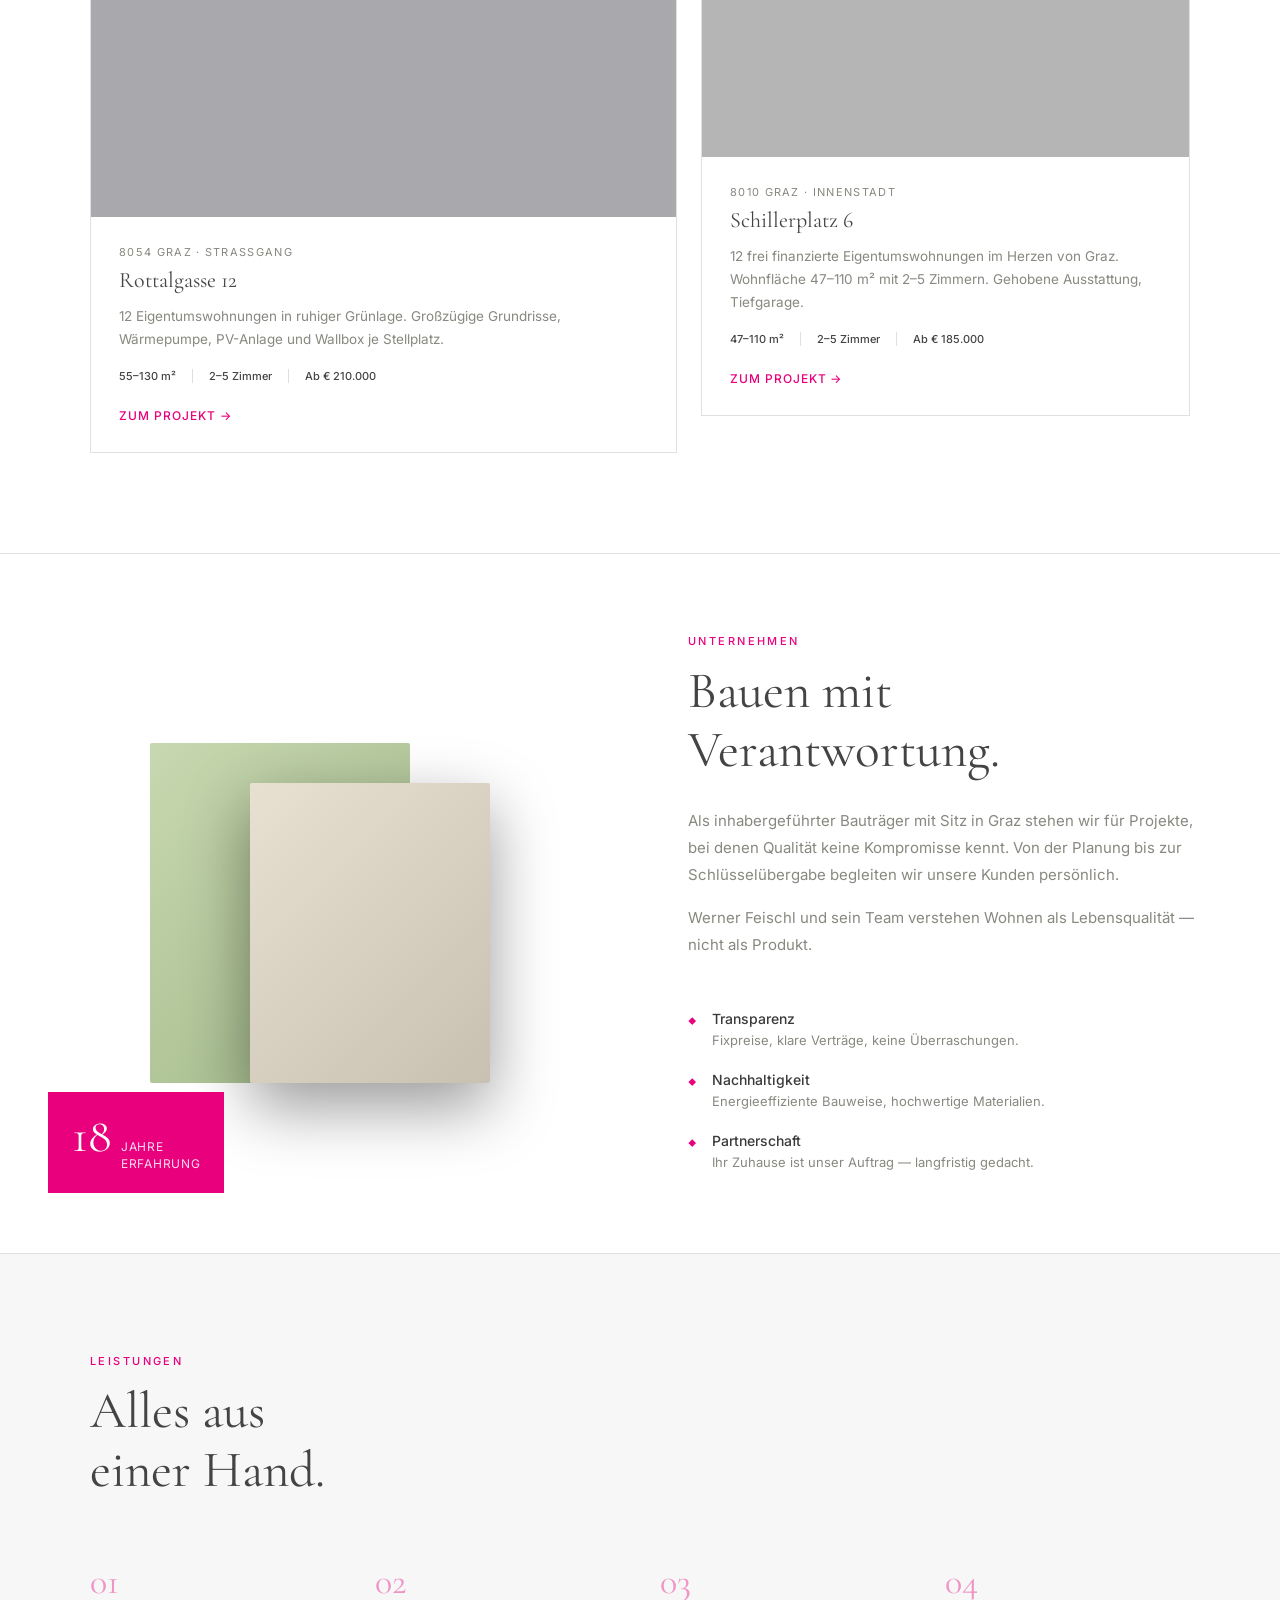
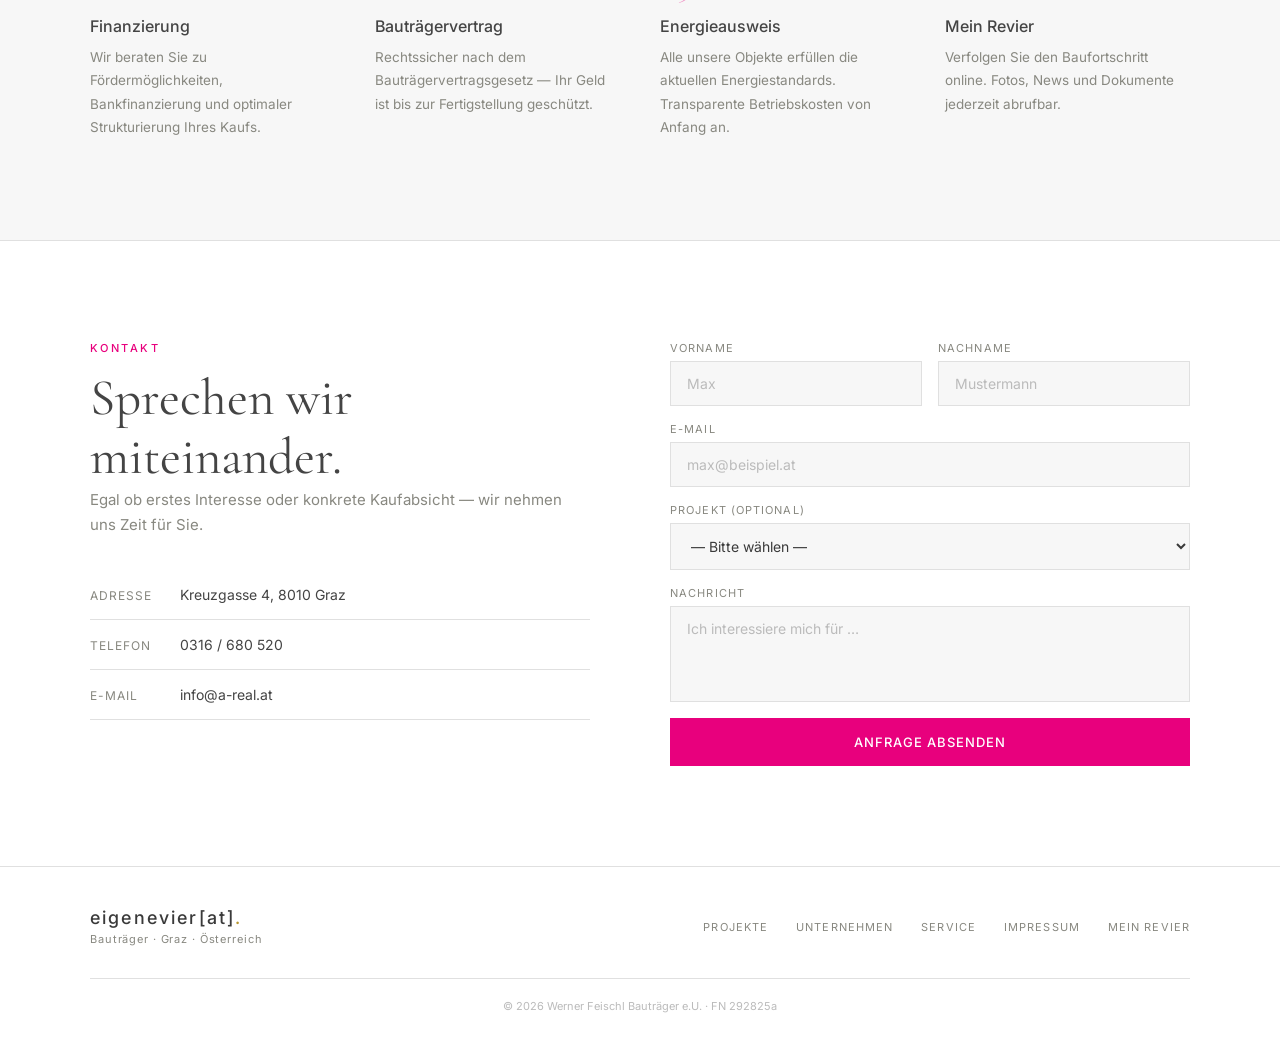
==== commit cab48fa5: "Replace Playfair Display with Cormorant Garamond sitewide Co-Authored-By: Claude Sonnet 4.6 <noreply" ====
--- a/index.html
+++ b/index.html
@@ -5,7 +5,7 @@
   <meta name="viewport" content="width=device-width, initial-scale=1.0">
   <title>eigenevier[at] — Bauträger</title>
   <link rel="preconnect" href="https://fonts.googleapis.com">
-  <link href="https://fonts.googleapis.com/css2?family=Inter:wght@300;400;500&family=Playfair+Display:wght@400;500&display=swap" rel="stylesheet">
+  <link href="https://fonts.googleapis.com/css2?family=Inter:wght@300;400;500&family=Cormorant+Garamond:wght@300;400;500&display=swap" rel="stylesheet">
   <link rel="icon" type="image/svg+xml" href="favicon.svg">
   <link rel="stylesheet" href="style.css">
 </head>
--- a/style.css
+++ b/style.css
@@ -13,7 +13,7 @@
   --border:  #e0e0e0;
   --olive:   #a8c87a;
   --olive2:  #a0d850;
-  --font-serif: 'Playfair Display', Georgia, serif;
+  --font-serif: 'Cormorant Garamond', Georgia, serif;
   --font-sans:  'Inter', system-ui, sans-serif;
 }
 
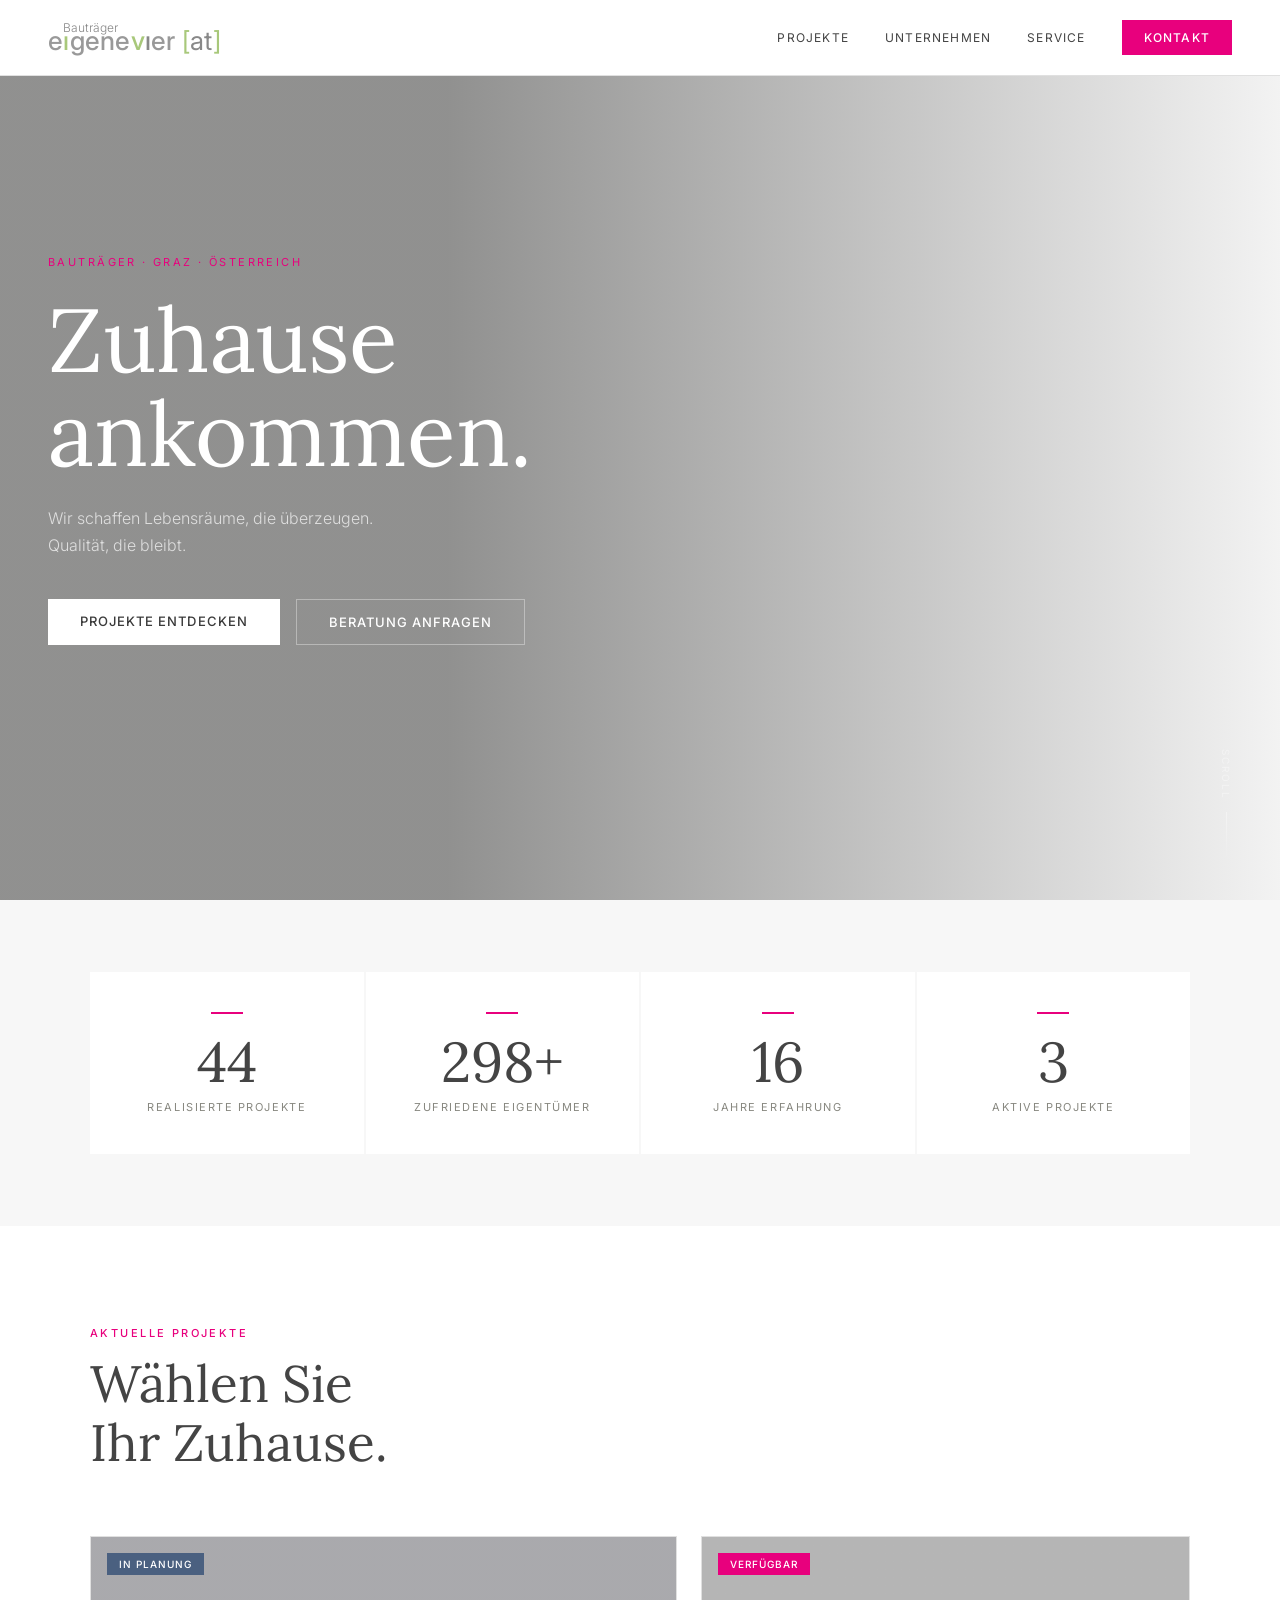
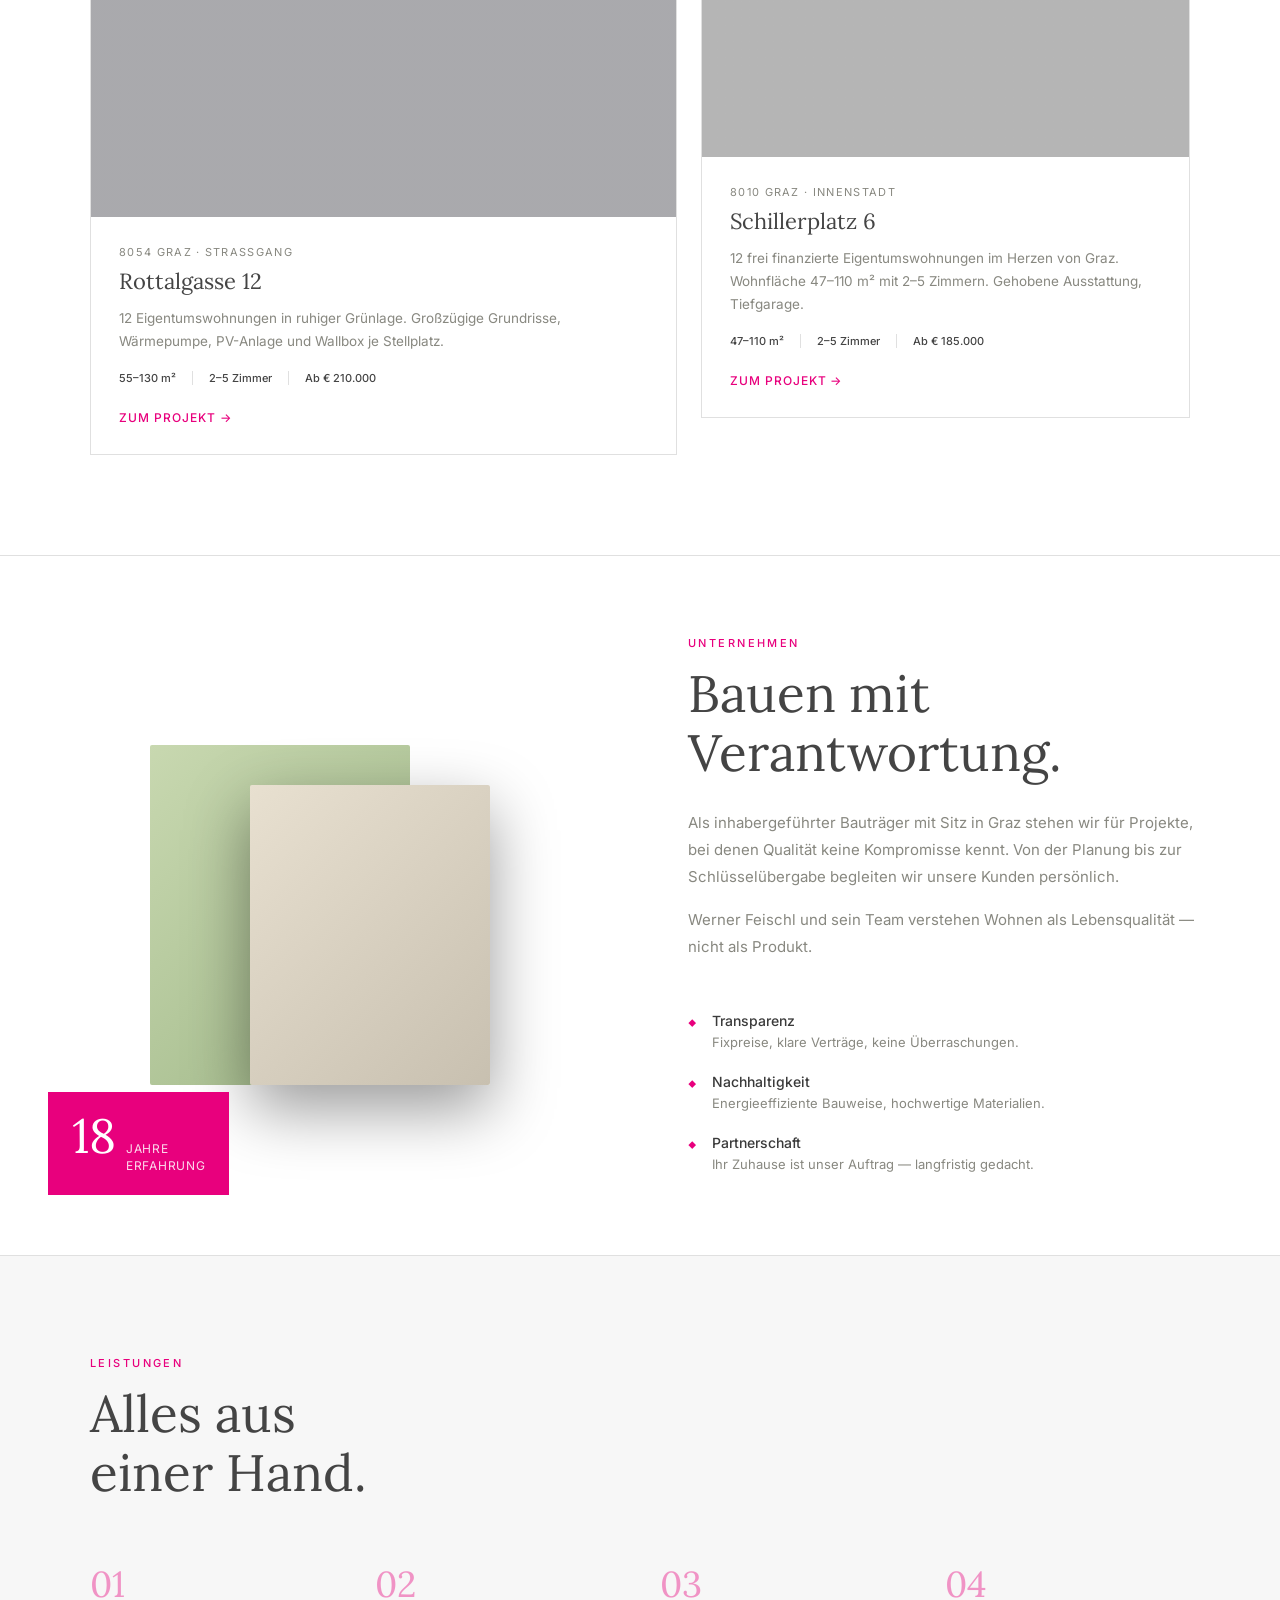
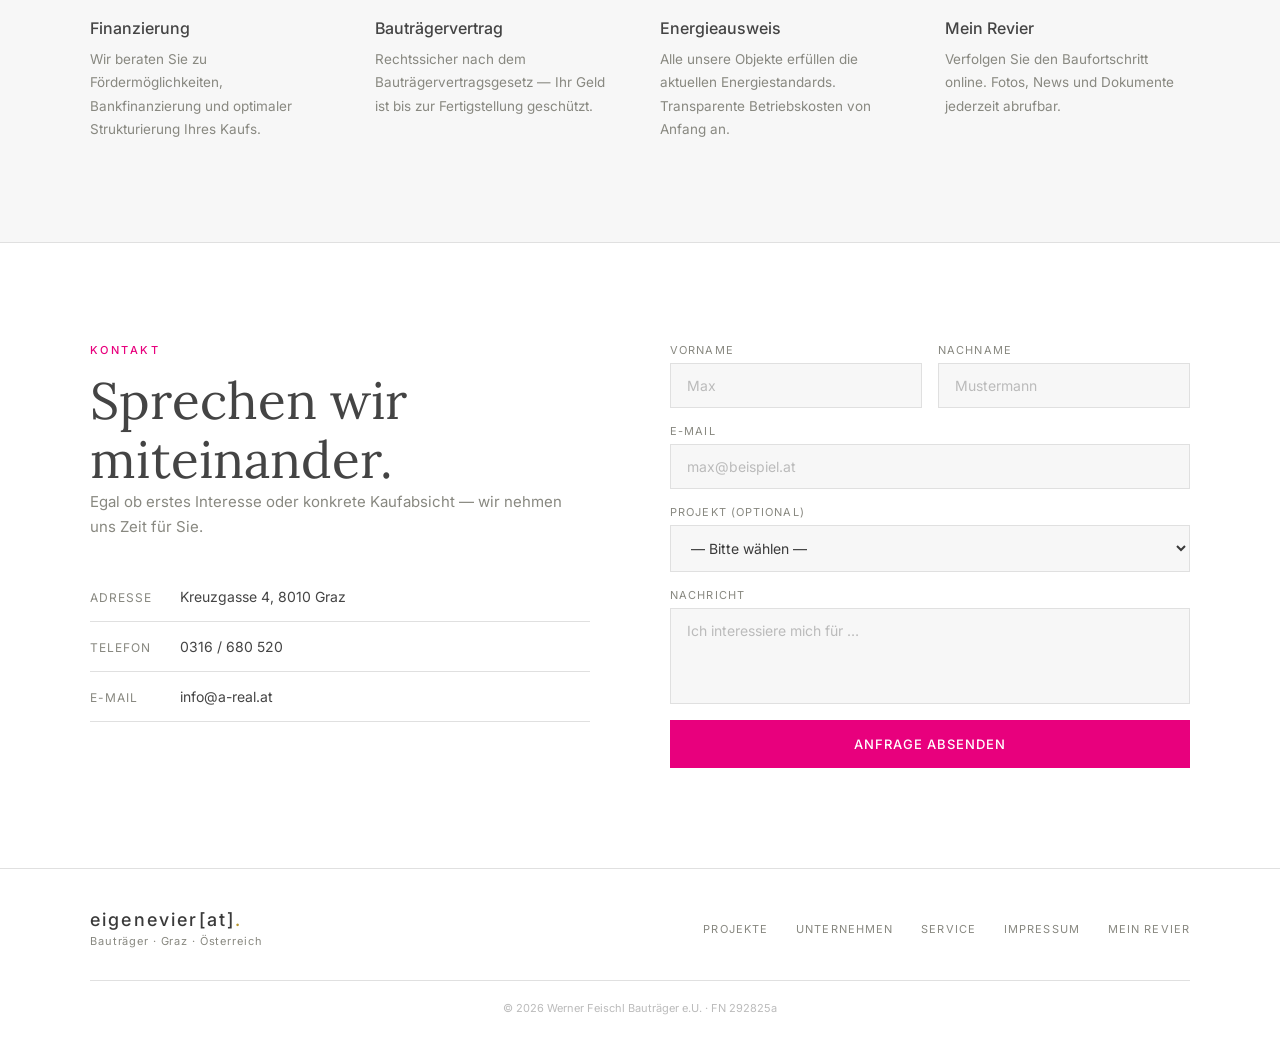
==== commit 64a8e0f5: "Replace Cormorant Garamond with Lora sitewide Co-Authored-By: Claude Sonnet 4.6 <noreply@anthropic.c" ====
--- a/index.html
+++ b/index.html
@@ -5,7 +5,7 @@
   <meta name="viewport" content="width=device-width, initial-scale=1.0">
   <title>eigenevier[at] — Bauträger</title>
   <link rel="preconnect" href="https://fonts.googleapis.com">
-  <link href="https://fonts.googleapis.com/css2?family=Inter:wght@300;400;500&family=Cormorant+Garamond:wght@300;400;500&display=swap" rel="stylesheet">
+  <link href="https://fonts.googleapis.com/css2?family=Inter:wght@300;400;500&family=Lora:wght@400;500&display=swap" rel="stylesheet">
   <link rel="icon" type="image/svg+xml" href="favicon.svg">
   <link rel="stylesheet" href="style.css">
 </head>
--- a/style.css
+++ b/style.css
@@ -13,7 +13,7 @@
   --border:  #e0e0e0;
   --olive:   #a8c87a;
   --olive2:  #a0d850;
-  --font-serif: 'Cormorant Garamond', Georgia, serif;
+  --font-serif: 'Lora', Georgia, serif;
   --font-sans:  'Inter', system-ui, sans-serif;
 }
 
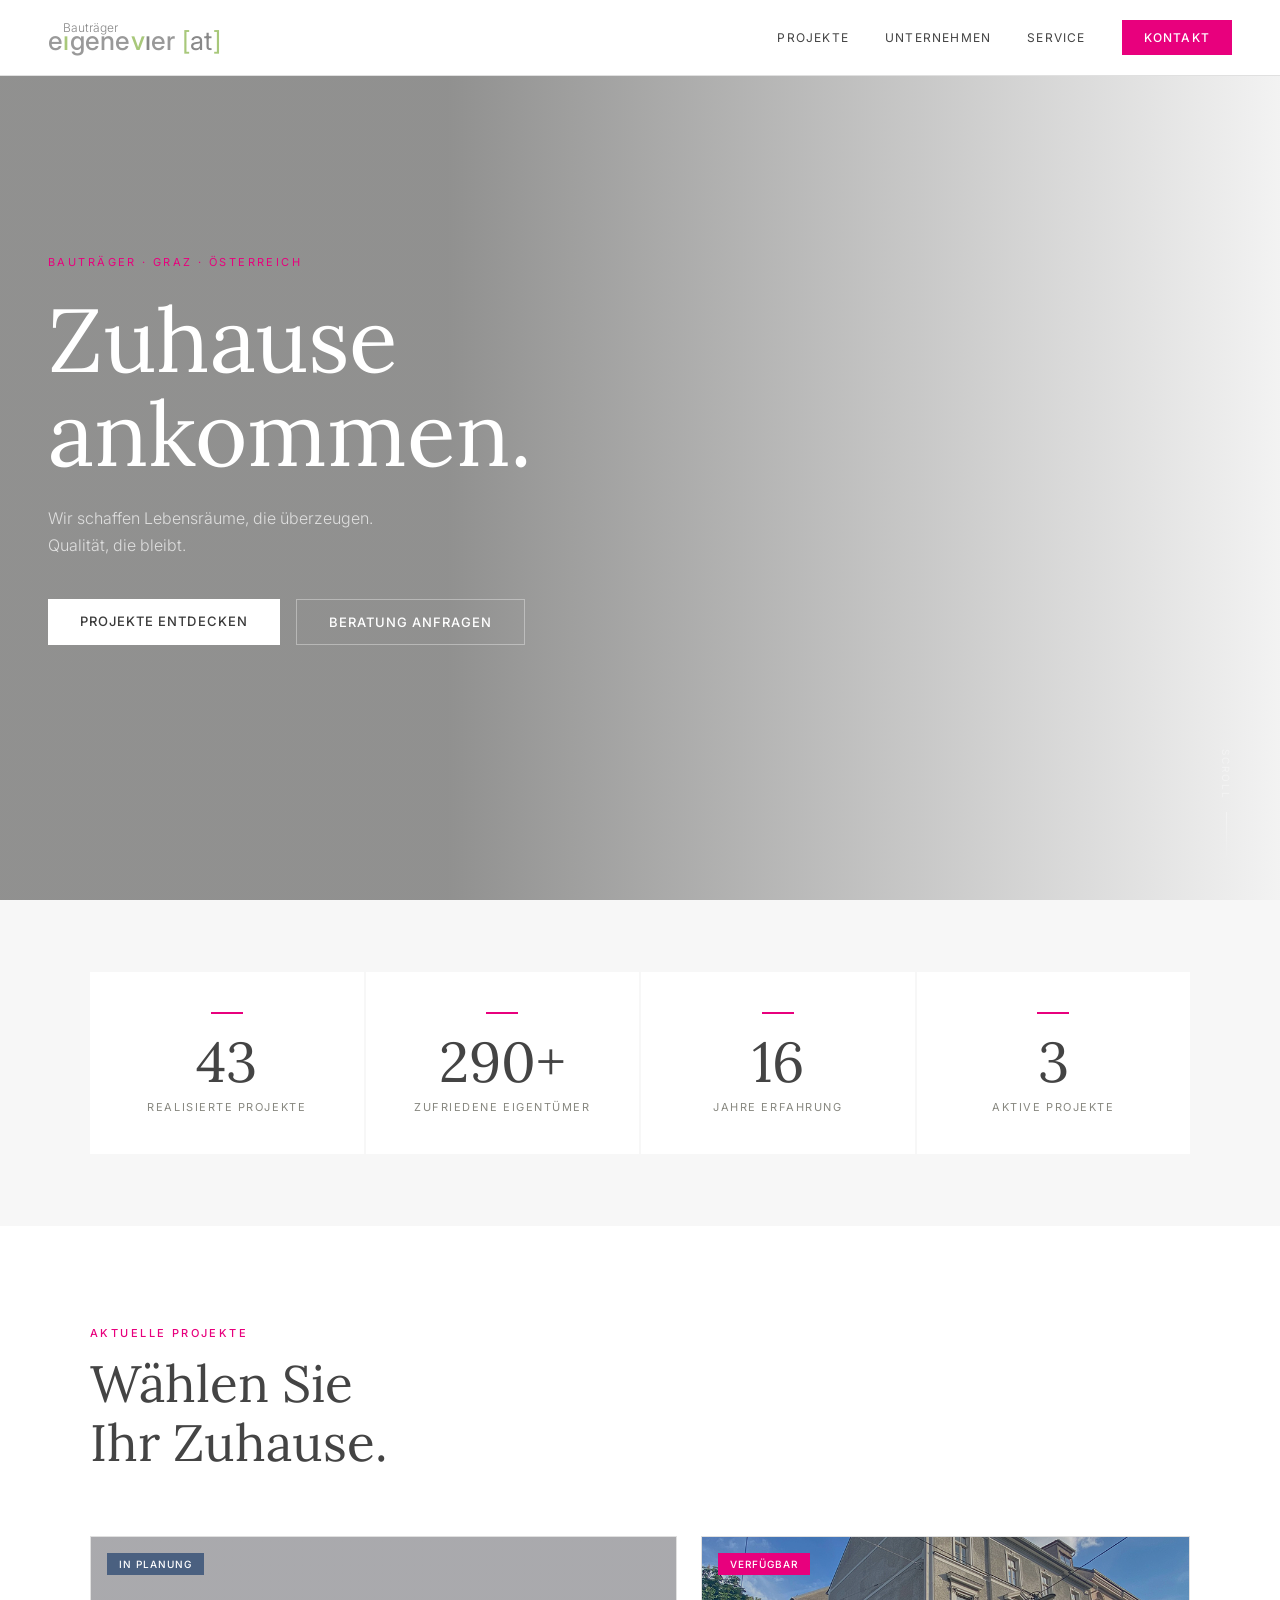
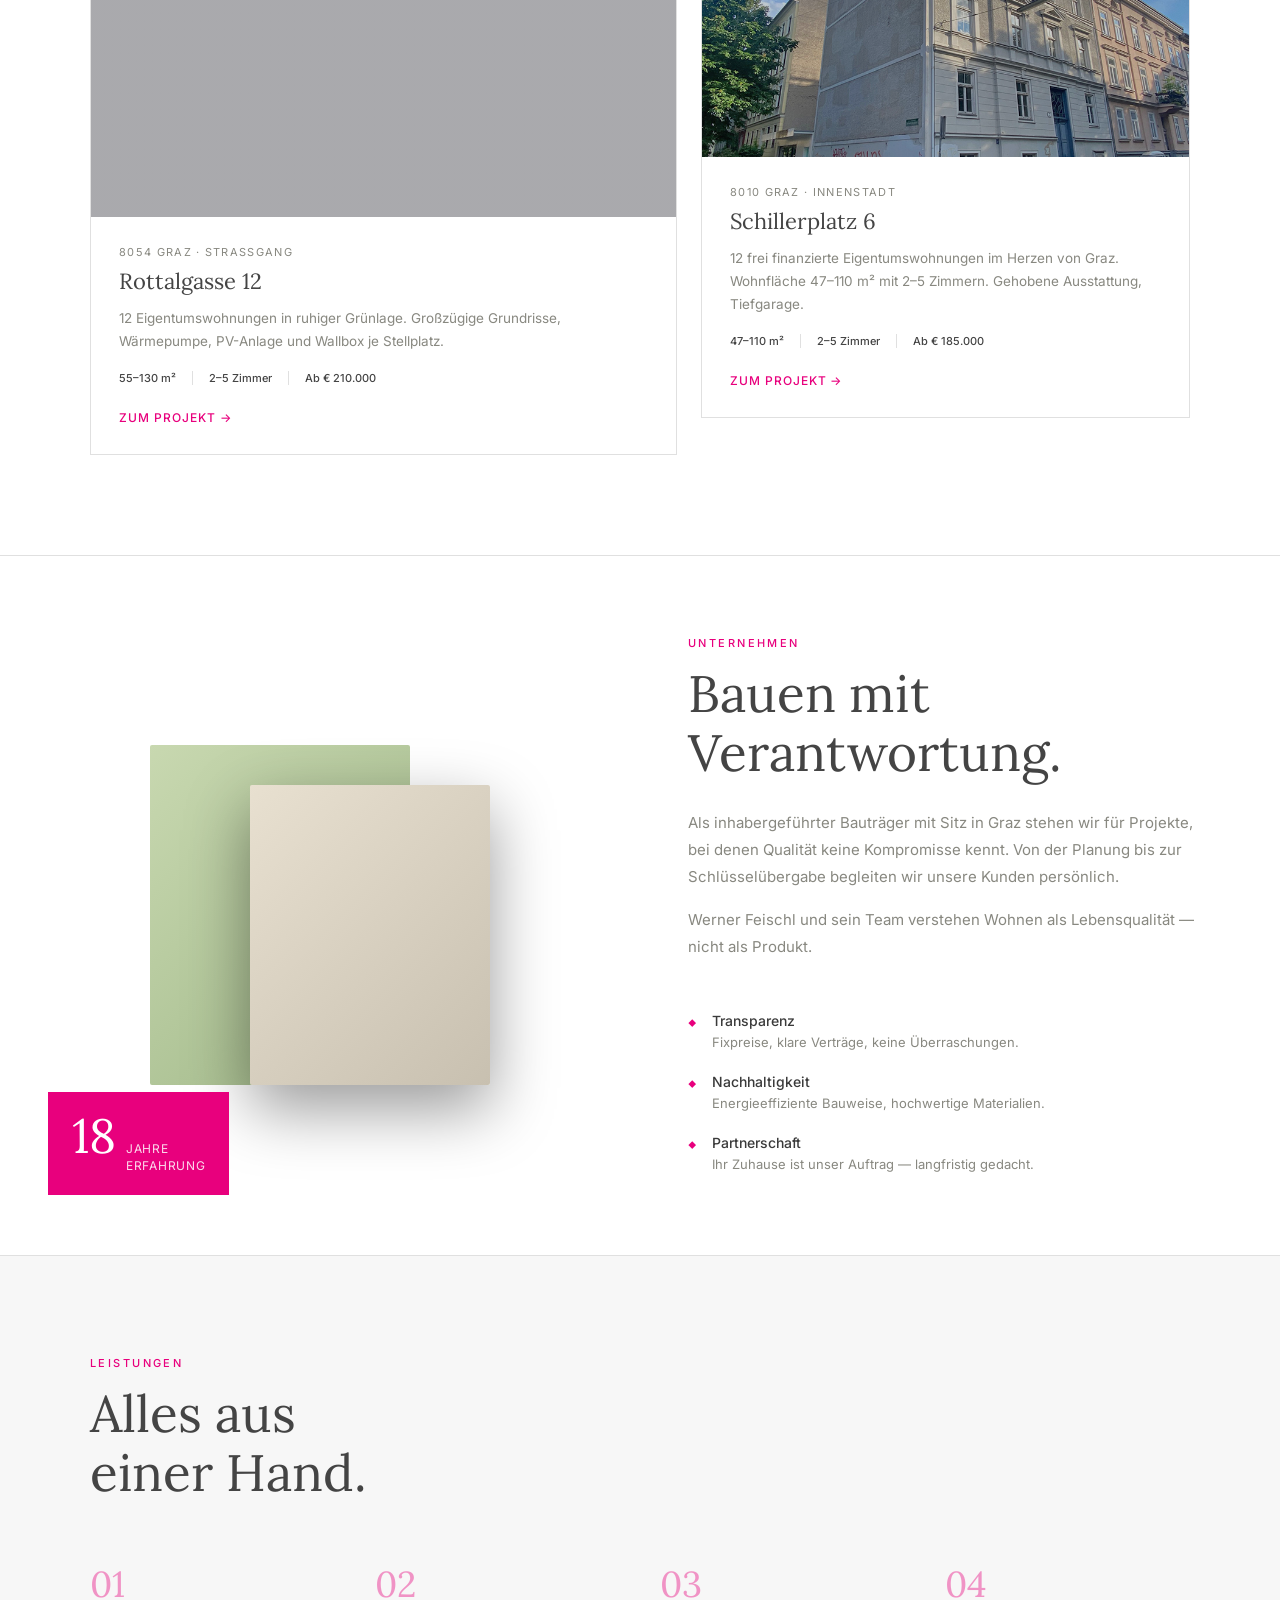
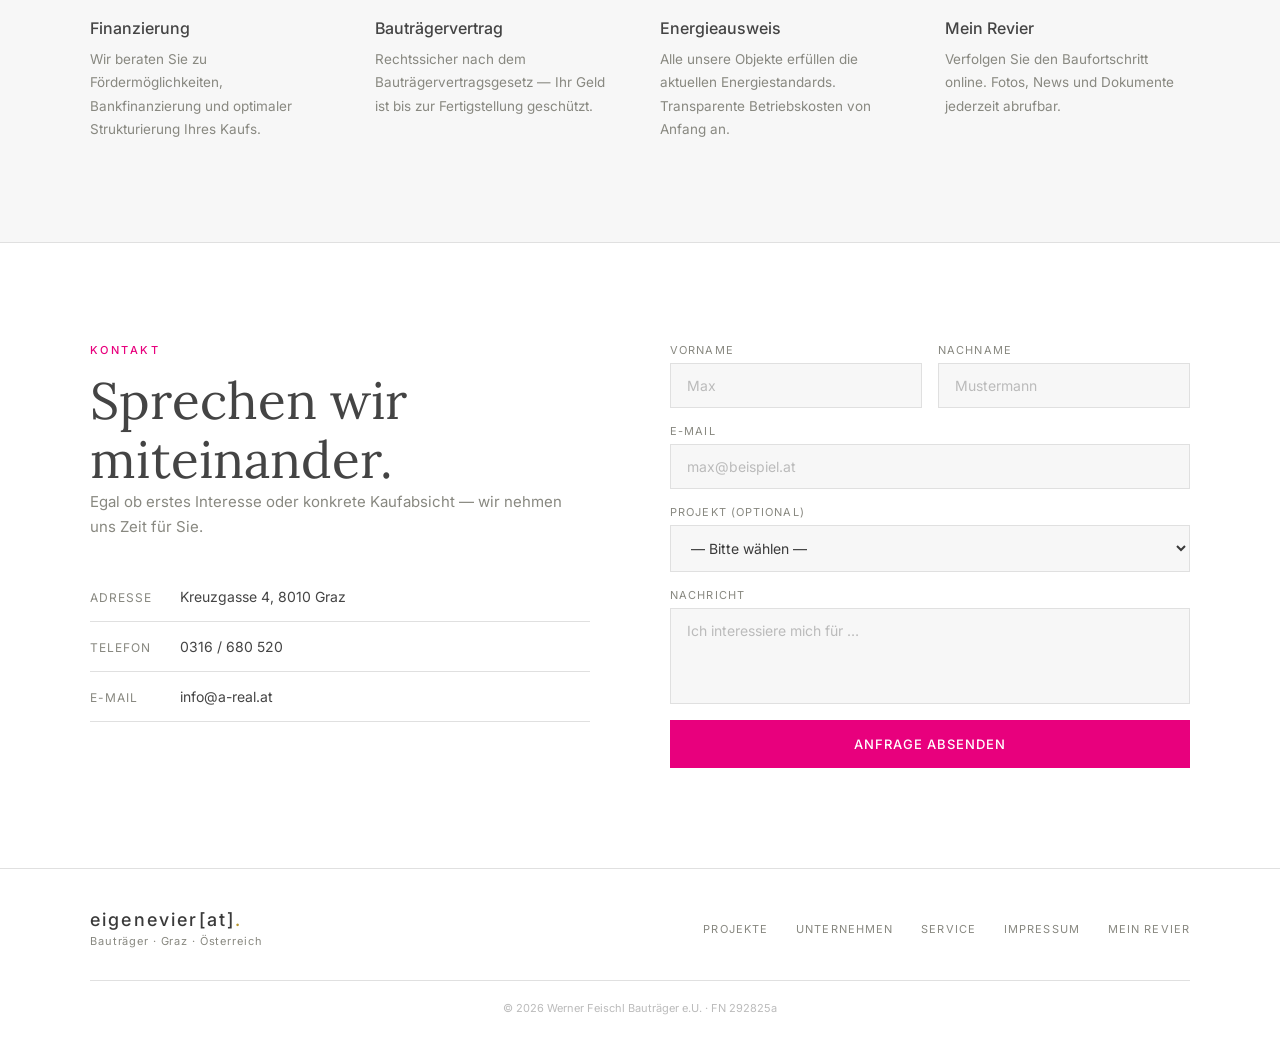
==== commit 75ea998f: "Schillerplatz: use real building photo Co-Authored-By: Claude Sonnet 4.6 <noreply@anthropic.com>" ====
--- a/index.html
+++ b/index.html
@@ -104,7 +104,7 @@
         </article>
 
         <article class="project-card">
-          <a href="schillerplatz.html" class="project-img" style="background: linear-gradient(rgba(10,10,10,0.3),rgba(10,10,10,0.3)), url('https://images.unsplash.com/photo-1486325212027-8081e485255e?w=800&q=80') center/cover no-repeat;">
+          <a href="schillerplatz.html" class="project-img" style="background: linear-gradient(rgba(10,10,10,0.2),rgba(10,10,10,0.2)), url('img/Schillerpl 5.jpg') center/cover no-repeat;">
             <span class="project-status project-status--active">Verfügbar</span>
           </a>
           <div class="project-body">
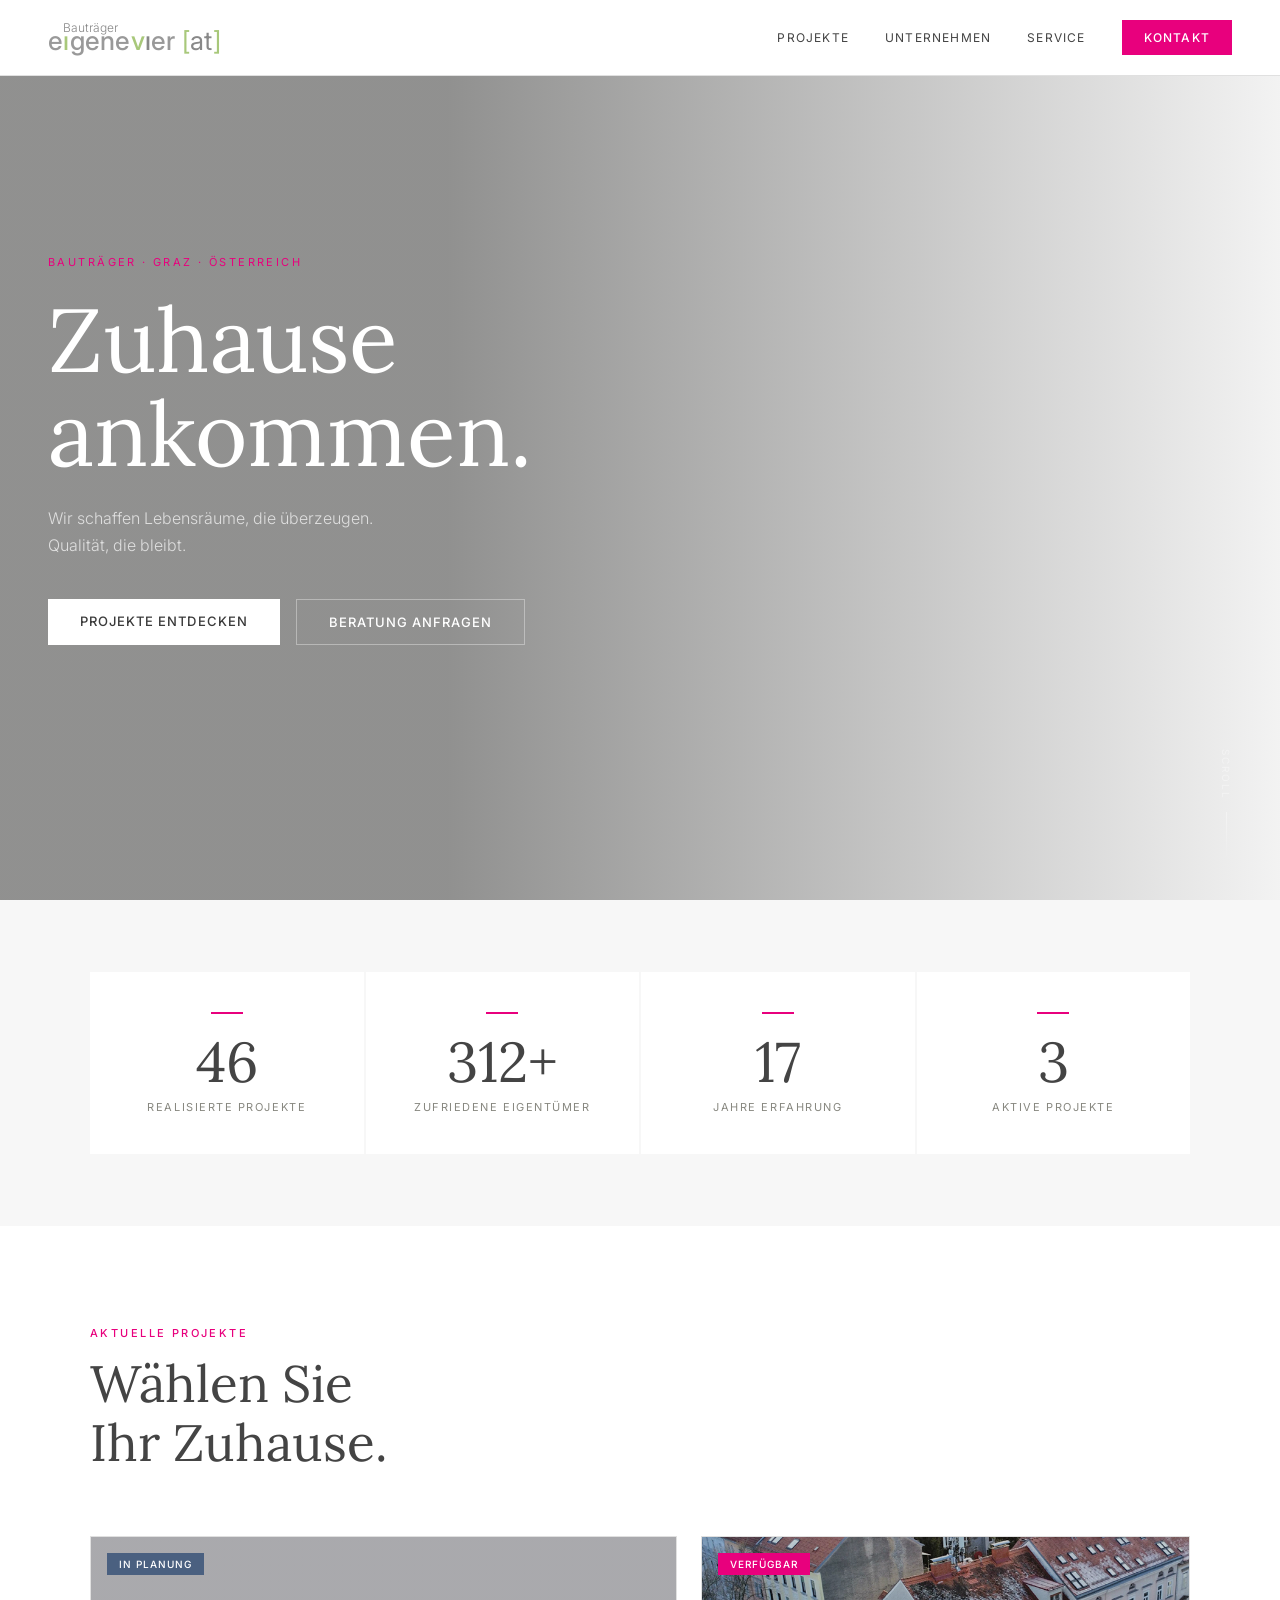
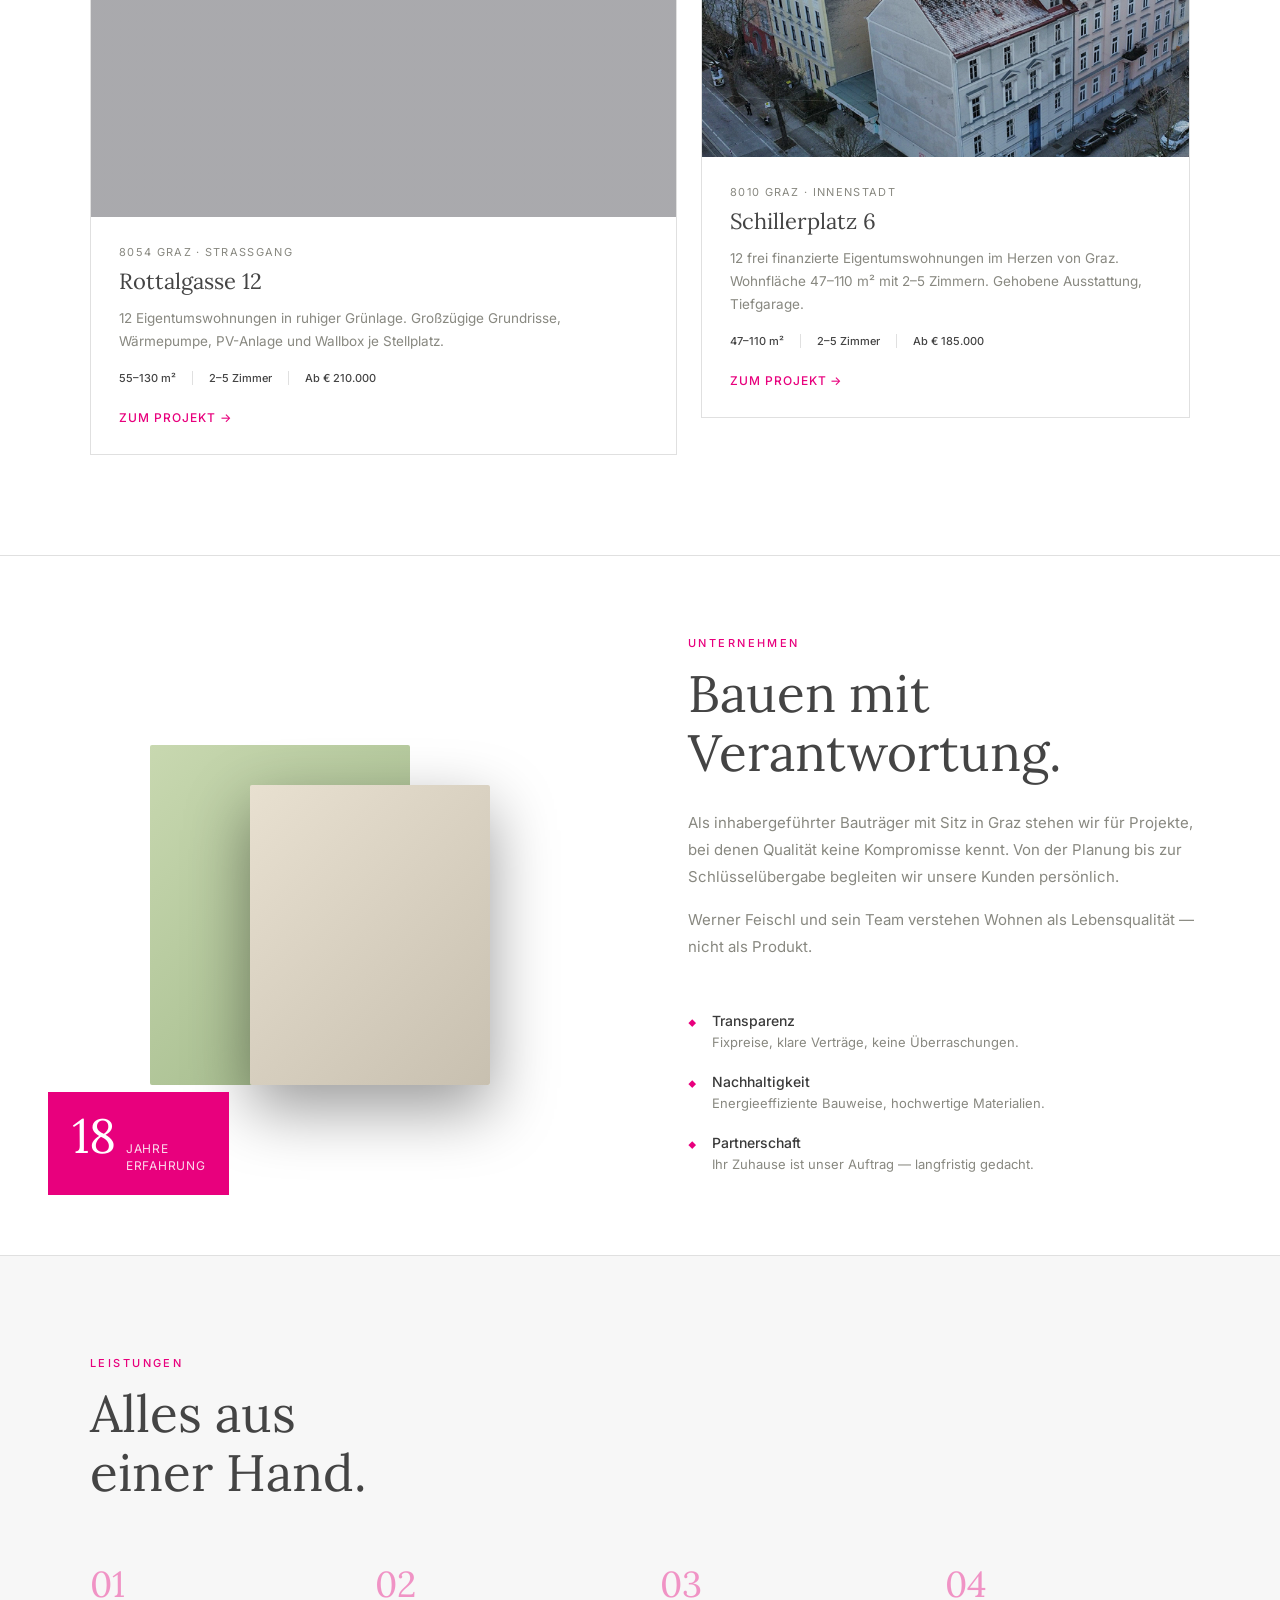
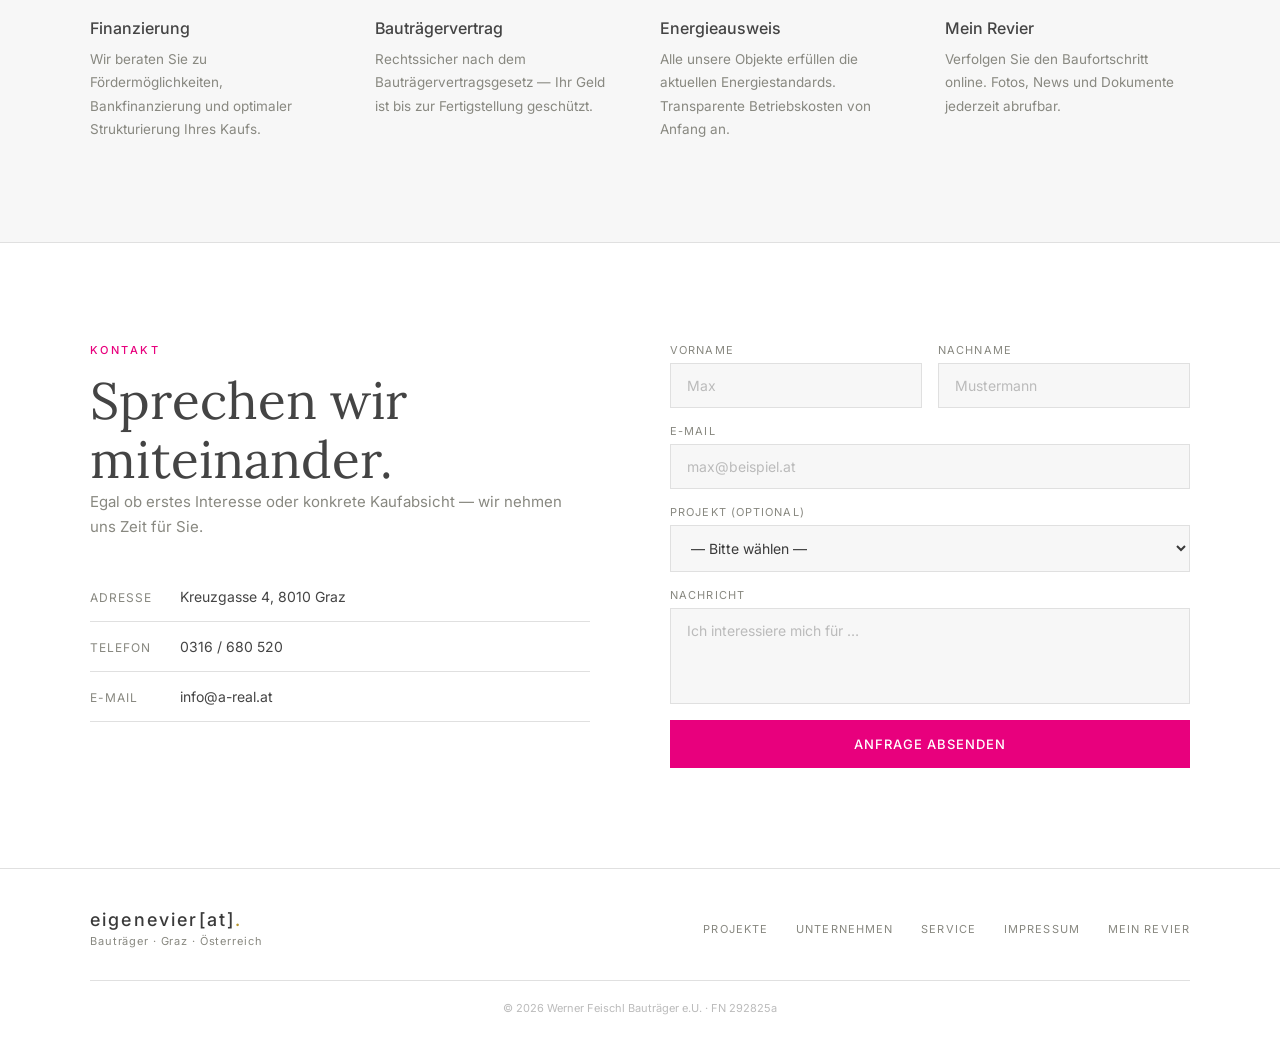
==== commit 936c88c6: "Schillerplatz: add photo gallery with all real images Co-Authored-By: Claude Sonnet 4.6 <noreply@ant" ====
--- a/index.html
+++ b/index.html
@@ -104,7 +104,7 @@
         </article>
 
         <article class="project-card">
-          <a href="schillerplatz.html" class="project-img" style="background: linear-gradient(rgba(10,10,10,0.2),rgba(10,10,10,0.2)), url('img/Schillerpl 5.jpg') center/cover no-repeat;">
+          <a href="schillerplatz.html" class="project-img" style="background: linear-gradient(rgba(10,10,10,0.2),rgba(10,10,10,0.2)), url('img/luftaufnahme.jpg') center/cover no-repeat;">
             <span class="project-status project-status--active">Verfügbar</span>
           </a>
           <div class="project-body">
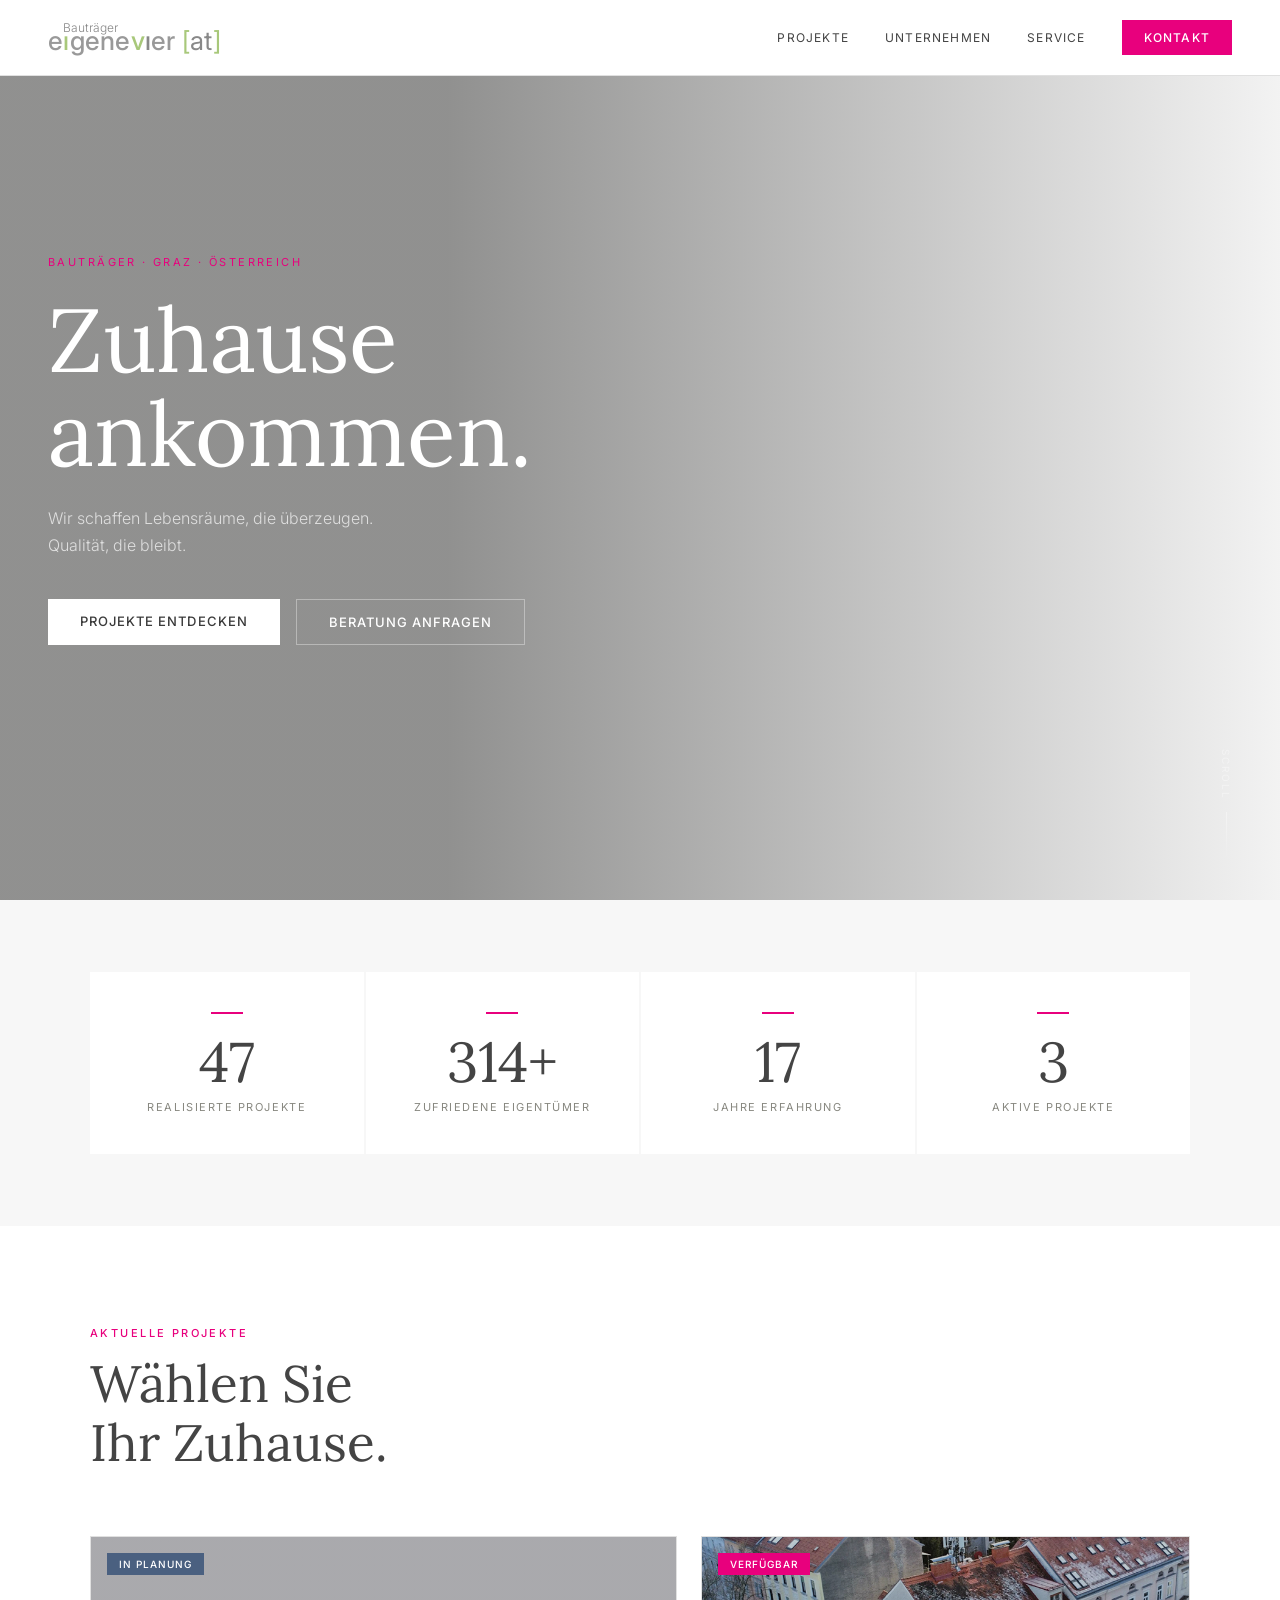
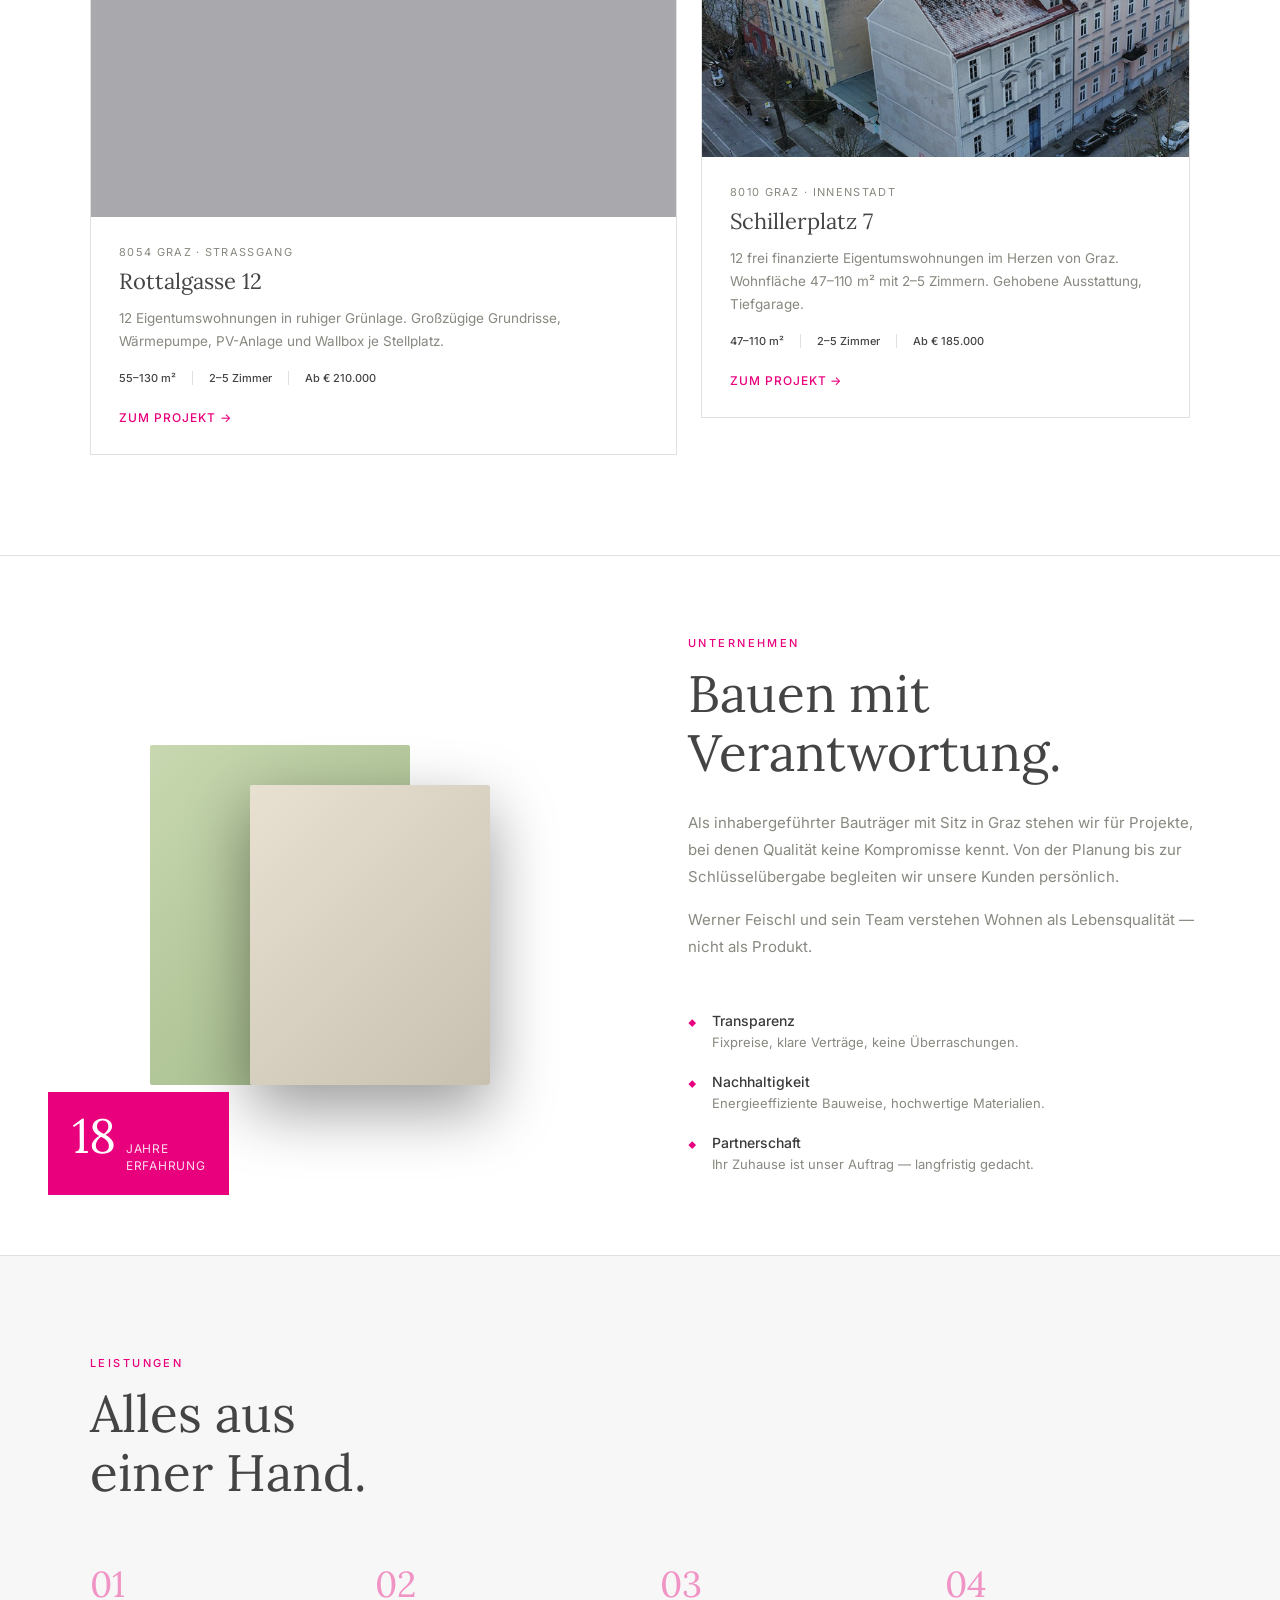
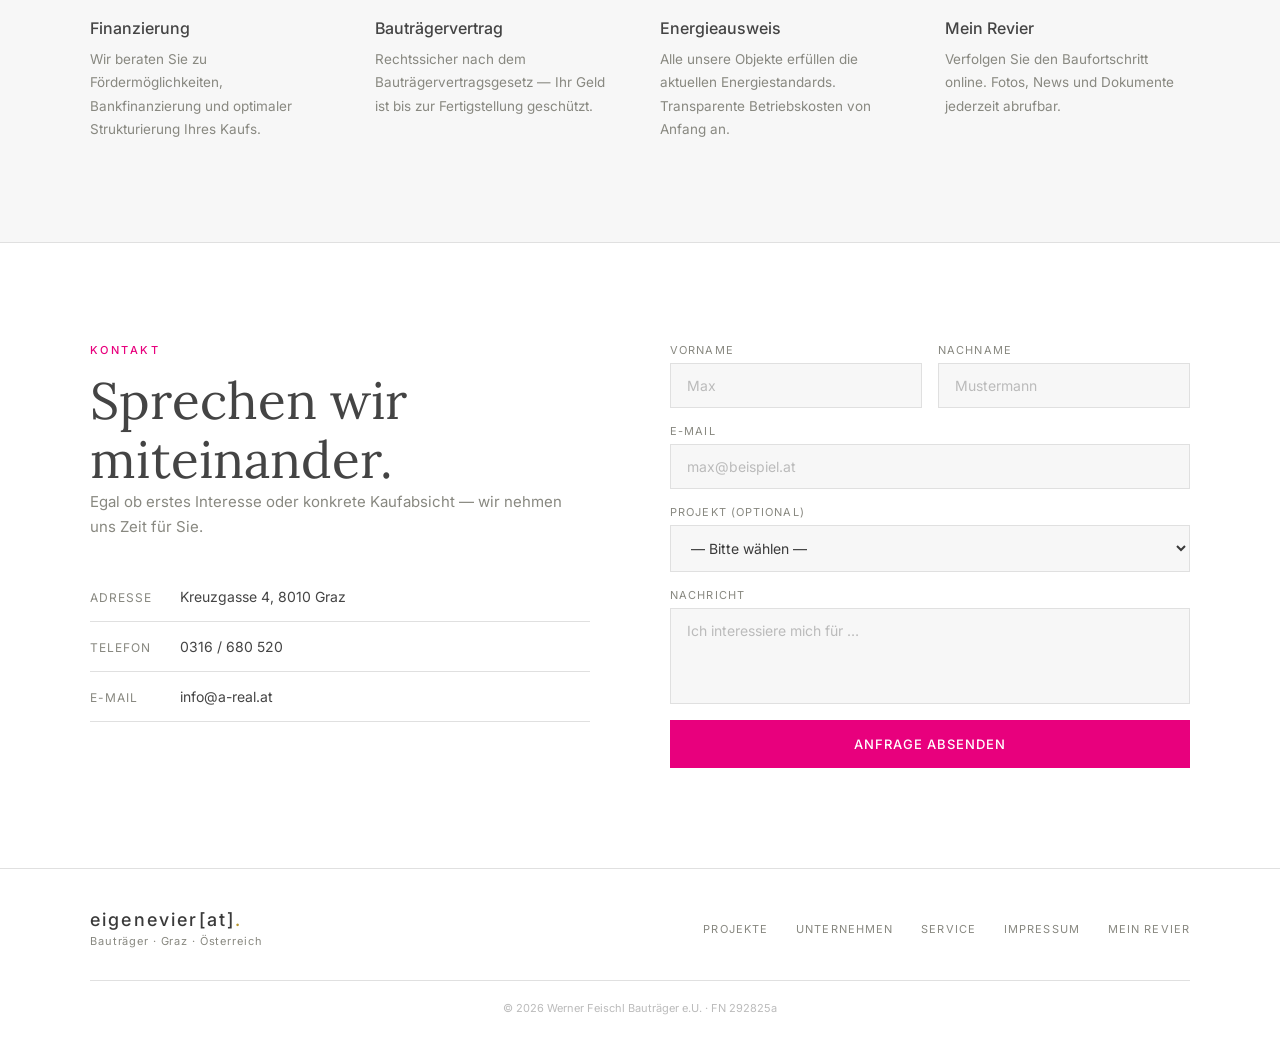
==== commit dd4a16bb: "Rename Schillerplatz 6 to Schillerplatz 7, update Google Maps Co-Authored-By: Claude Sonnet 4.6 <nor" ====
--- a/index.html
+++ b/index.html
@@ -109,7 +109,7 @@
           </a>
           <div class="project-body">
             <p class="project-location">8010 Graz · Innenstadt</p>
-            <h3 class="project-name">Schillerplatz 6</h3>
+            <h3 class="project-name">Schillerplatz 7</h3>
             <p class="project-desc">12 frei finanzierte Eigentumswohnungen im Herzen von Graz. Wohnfläche 47–110 m² mit 2–5 Zimmern. Gehobene Ausstattung, Tiefgarage.</p>
             <div class="project-meta">
               <span>47–110 m²</span>
